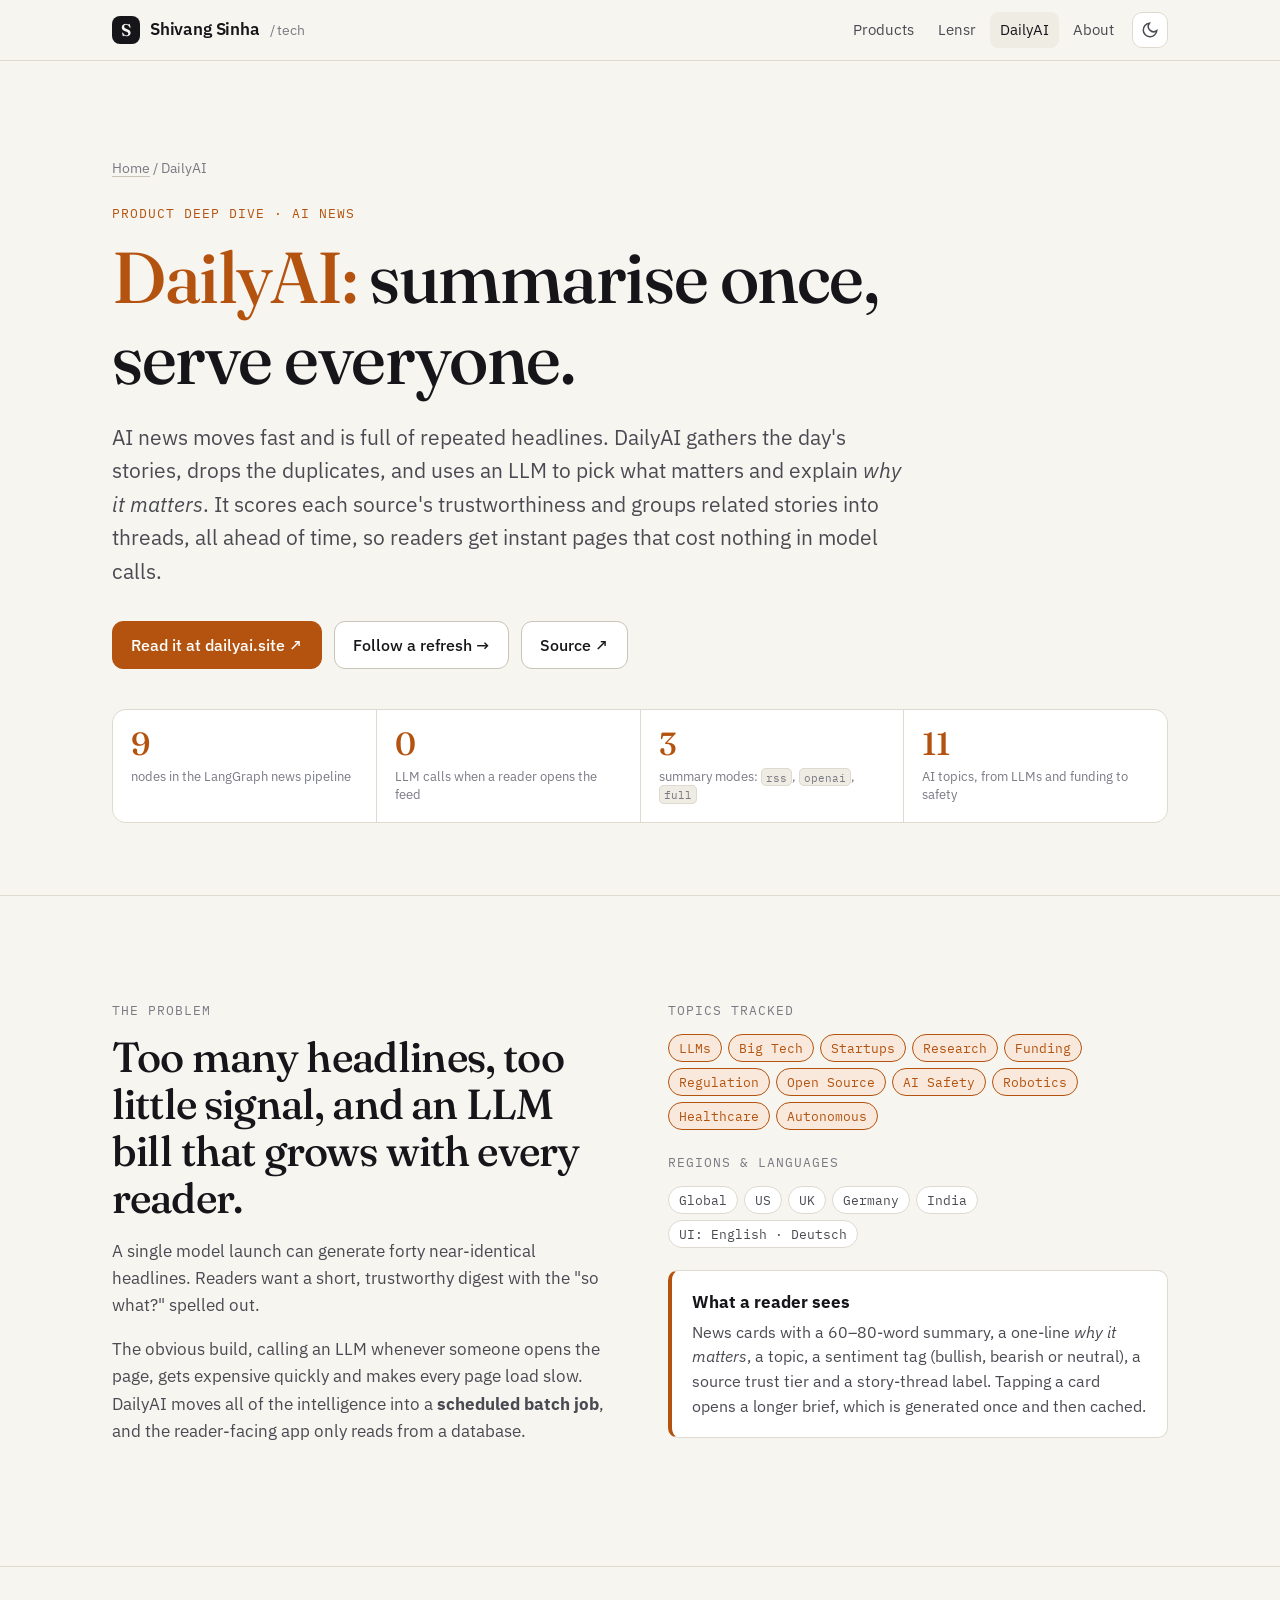
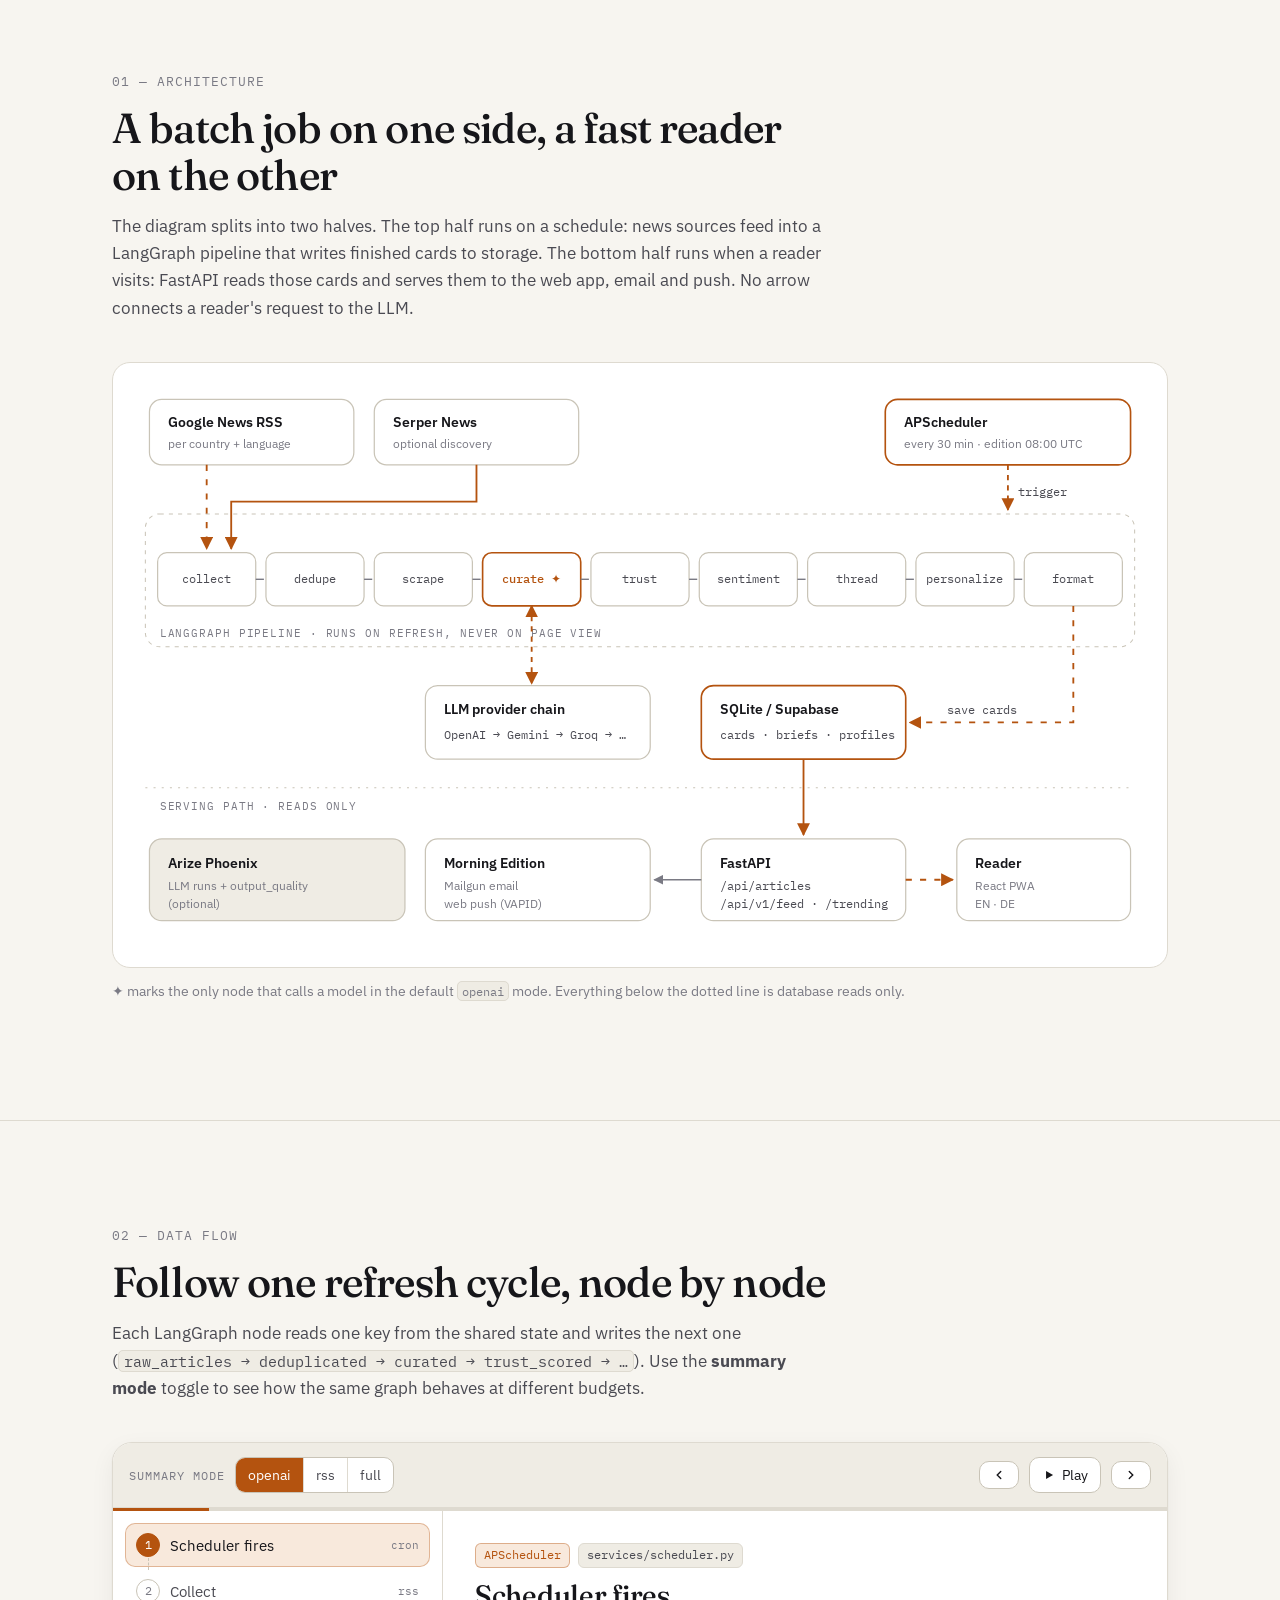
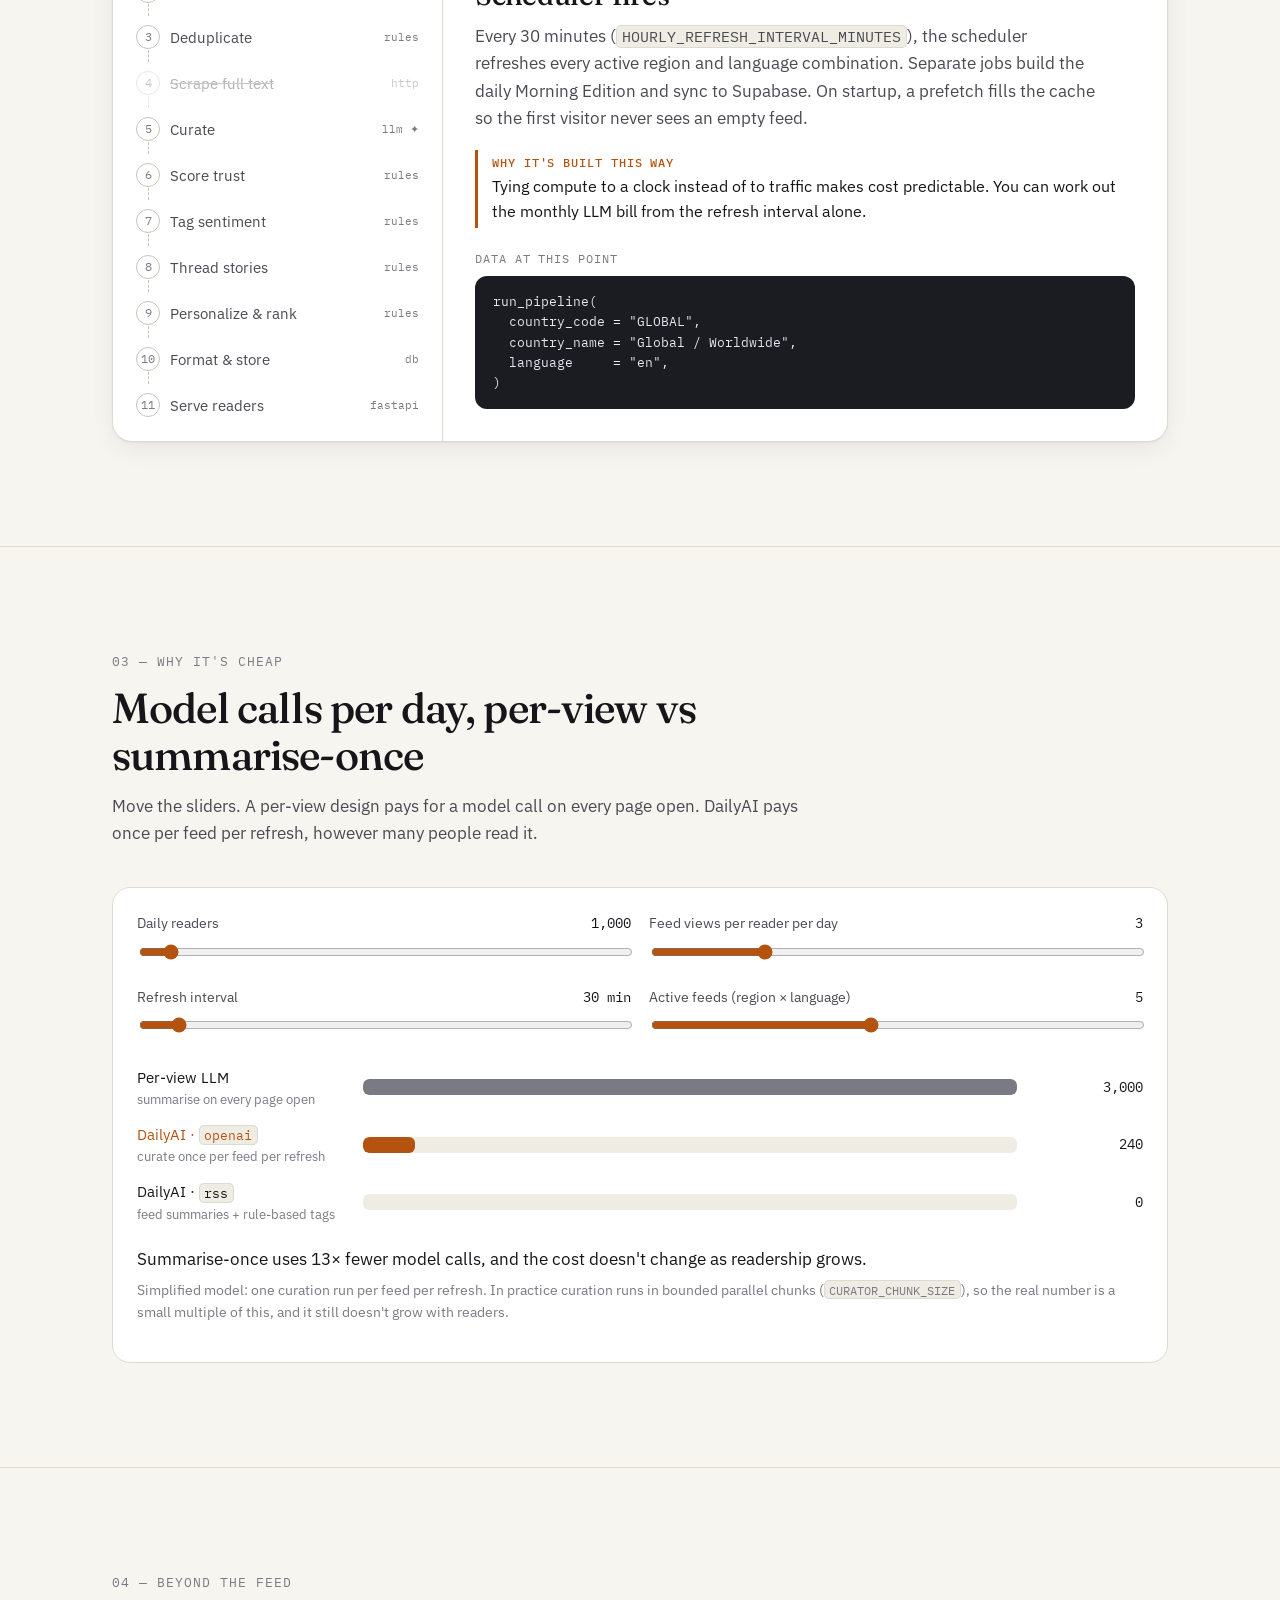
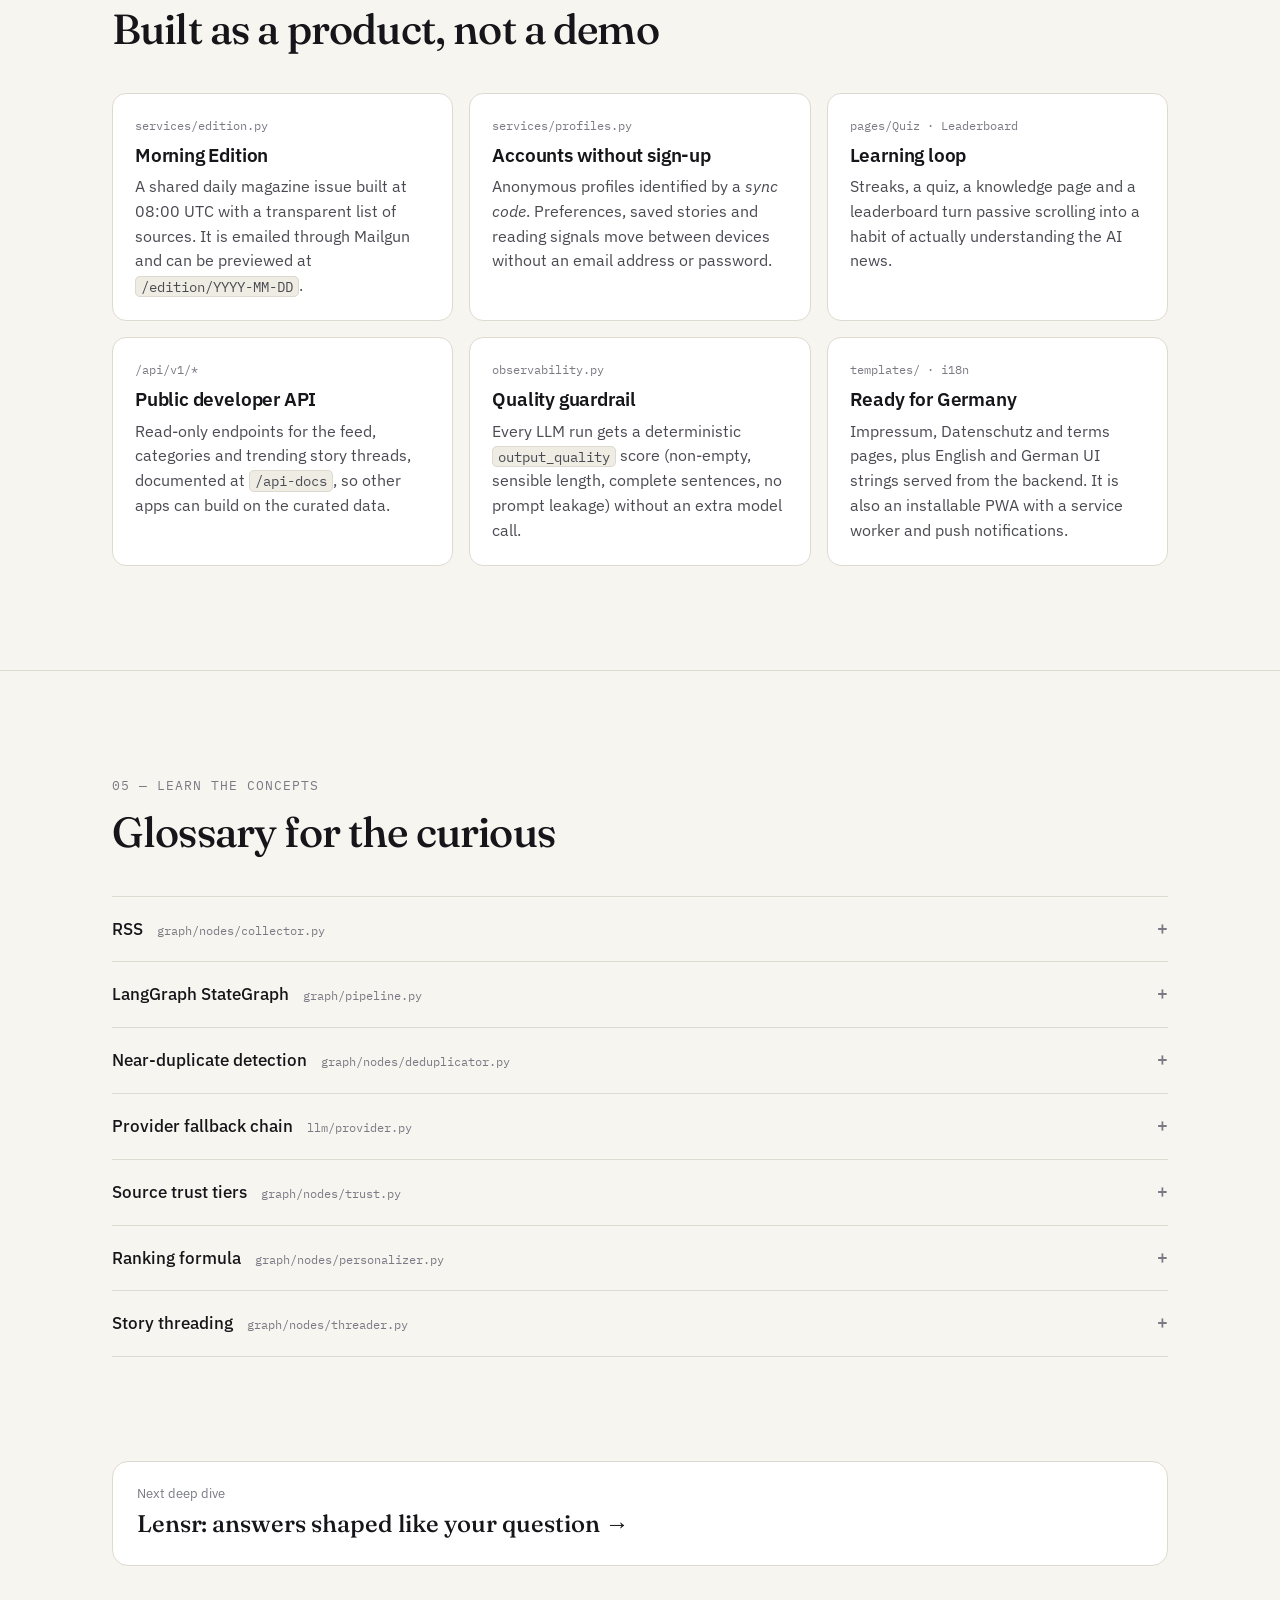
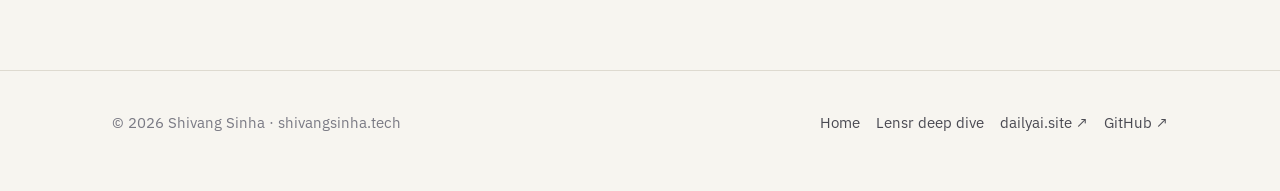
==== dailyai.html @ e1e65412 "Initial site: home, Lensr and DailyAI deep dives Co-Authored-By: Claude Opus 5.5 <noreply@anthropic." ====
<!doctype html>
<html lang="en">
<head>
  <meta charset="utf-8">
  <meta name="viewport" content="width=device-width, initial-scale=1">
  <title>DailyAI Deep Dive — Shivang Sinha</title>
  <meta name="description" content="How DailyAI works: a scheduled LangGraph pipeline that collects, de-duplicates, curates, trust-scores and ranks AI news once, then serves it to every reader with no per-view LLM cost.">
  <meta property="og:title" content="How DailyAI works">
  <meta property="og:description" content="Summarise once, store once, serve instantly: a cost-aware AI news pipeline.">
  <meta property="og:url" content="https://shivangsinha.tech/dailyai.html">
  <link rel="canonical" href="https://shivangsinha.tech/dailyai.html">
  <link rel="icon" href="assets/favicon.svg" type="image/svg+xml">
  <link rel="preconnect" href="https://fonts.googleapis.com">
  <link rel="preconnect" href="https://fonts.gstatic.com" crossorigin>
  <link href="https://fonts.googleapis.com/css2?family=Fraunces:ital,opsz,wght@0,9..144,400;0,9..144,500;0,9..144,600;1,9..144,400&family=IBM+Plex+Mono:wght@400;500&family=IBM+Plex+Sans:wght@400;500;600&display=swap" rel="stylesheet">
  <link rel="stylesheet" href="assets/styles.css">
</head>
<body>

<header class="site-header">
  <div class="wrap">
    <a class="brand" href="./"><span class="brand-mark">S</span>Shivang Sinha <small>/ tech</small></a>
    <nav class="nav" aria-label="Main">
      <a href="./#products" class="hide-sm">Products</a>
      <a href="lensr.html">Lensr</a>
      <a href="dailyai.html" aria-current="page">DailyAI</a>
      <a href="./#about" class="hide-sm">About</a>
      <button class="theme-btn" type="button"></button>
    </nav>
  </div>
</header>

<main>
  <!-- ── Hero ─────────────────────────────────────── -->
  <div class="p-hero daily">
    <div class="wrap">
      <div class="crumbs"><a href="./">Home</a> / DailyAI</div>
      <span class="eyebrow daily-c">Product deep dive · AI news</span>
      <h1><span>DailyAI:</span> summarise once,<br>serve everyone.</h1>
      <p class="lede" style="margin-top:22px">
        AI news moves fast and is full of repeated headlines. DailyAI gathers the day's stories, drops the duplicates,
        and uses an LLM to pick what matters and explain <em>why it matters</em>. It scores each source's
        trustworthiness and groups related stories into threads, all ahead of time, so readers get instant pages that
        cost nothing in model calls.
      </p>
      <div class="btn-row">
        <a class="btn daily" href="https://dailyai.site" target="_blank" rel="noopener">Read it at dailyai.site ↗</a>
        <a class="btn" href="#explorer">Follow a refresh →</a>
        <a class="btn" href="https://github.com/shivang-7135/aiNews" target="_blank" rel="noopener">Source ↗</a>
      </div>
      <div class="kv">
        <div><b>9</b><span>nodes in the LangGraph news pipeline</span></div>
        <div><b>0</b><span>LLM calls when a reader opens the feed</span></div>
        <div><b>3</b><span>summary modes: <code>rss</code>, <code>openai</code>, <code>full</code></span></div>
        <div><b>11</b><span>AI topics, from LLMs and funding to safety</span></div>
      </div>
    </div>
  </div>

  <!-- ── What & why ────────────────────────────────── -->
  <section>
    <div class="wrap two-col">
      <div class="reveal">
        <span class="eyebrow">The problem</span>
        <h2 style="margin-bottom:16px">Too many headlines, too little signal, and an LLM bill that grows with every reader.</h2>
        <div class="prose">
          <p>A single model launch can generate forty near-identical headlines. Readers want a short, trustworthy digest with the "so what?" spelled out.</p>
          <p>The obvious build, calling an LLM whenever someone opens the page, gets expensive quickly and makes every page load slow. DailyAI moves all of the intelligence into a <strong>scheduled batch job</strong>, and the reader-facing app only reads from a database.</p>
        </div>
      </div>
      <div class="reveal" style="--c:var(--daily);--soft:var(--daily-soft)">
        <span class="eyebrow">Topics tracked</span>
        <div class="pill-cloud" style="margin-bottom:22px">
          <span class="card-owner">LLMs</span><span class="card-owner">Big Tech</span><span class="card-owner">Startups</span><span class="card-owner">Research</span><span class="card-owner">Funding</span><span class="card-owner">Regulation</span><span class="card-owner">Open Source</span><span class="card-owner">AI Safety</span><span class="card-owner">Robotics</span><span class="card-owner">Healthcare</span><span class="card-owner">Autonomous</span>
        </div>
        <span class="eyebrow">Regions &amp; languages</span>
        <div class="pill-cloud" style="margin-bottom:22px">
          <span>Global</span><span>US</span><span>UK</span><span>Germany</span><span>India</span><span>UI: English · Deutsch</span>
        </div>
        <div class="callout" style="--c:var(--daily)">
          <b>What a reader sees</b>
          <p>News cards with a 60–80-word summary, a one-line <em>why it matters</em>, a topic, a sentiment tag (bullish, bearish or neutral), a source trust tier and a story-thread label. Tapping a card opens a longer brief, which is generated once and then cached.</p>
        </div>
      </div>
    </div>
  </section>

  <hr class="rule">

  <!-- ── Architecture ──────────────────────────────── -->
  <section id="architecture">
    <div class="wrap">
      <div class="section-head reveal">
        <span class="eyebrow">01 — Architecture</span>
        <h2>A batch job on one side, a fast reader on the other</h2>
        <p>The diagram splits into two halves. The top half runs on a schedule: news sources feed into a LangGraph pipeline that writes finished cards to storage. The bottom half runs when a reader visits: FastAPI reads those cards and serves them to the web app, email and push. No arrow connects a reader's request to the LLM.</p>
      </div>
      <p class="scroll-hint">← swipe to see the whole diagram →</p>
      <div class="diagram reveal" style="--c:var(--daily)">
        <svg viewBox="0 0 1000 560" role="img" aria-labelledby="daily-arch-t">
          <title id="daily-arch-t">DailyAI architecture: a scheduler triggers a nine-node LangGraph pipeline that reads news sources, calls an LLM provider chain during curation, and writes to storage; FastAPI reads storage to serve the reader app, email edition and push notifications.</title>
          <defs>
            <marker id="da" viewBox="0 0 10 10" refX="9" refY="5" markerWidth="7" markerHeight="7" orient="auto-start-reverse"><path d="M0 0L10 5L0 10z" class="ah"/></marker>
            <marker id="dac" viewBox="0 0 10 10" refX="9" refY="5" markerWidth="7" markerHeight="7" orient="auto-start-reverse"><path d="M0 0L10 5L0 10z" class="ah c"/></marker>
          </defs>

          <!-- Sources + scheduler -->
          <rect class="box" x="20" y="20" width="200" height="64" rx="12"/>
          <text class="t" x="38" y="47">Google News RSS</text>
          <text class="s" x="38" y="68">per country + language</text>
          <rect class="box" x="240" y="20" width="200" height="64" rx="12"/>
          <text class="t" x="258" y="47">Serper News</text>
          <text class="s" x="258" y="68">optional discovery</text>
          <rect class="box hl" x="740" y="20" width="240" height="64" rx="12"/>
          <text class="t" x="758" y="47">APScheduler</text>
          <text class="s" x="758" y="68">every 30 min · edition 08:00 UTC</text>

          <path class="edge c flow" d="M76 84 V166" marker-end="url(#dac)"/>
          <path class="edge c" d="M340 84 V120 H100 V166" marker-end="url(#dac)"/>
          <path class="edge c dash" d="M860 84 V128" marker-end="url(#dac)"/>
          <text class="m" x="870" y="114">trigger</text>

          <!-- Pipeline zone -->
          <rect class="zone" x="16" y="132" width="968" height="130" rx="14"/>
          <text class="zl" x="30" y="252">LangGraph pipeline · runs on refresh, never on page view</text>

          <g>
            <rect class="box" x="28"  y="170" width="96" height="52" rx="9"/><text class="m" x="76"  y="200" text-anchor="middle">collect</text>
            <rect class="box" x="134" y="170" width="96" height="52" rx="9"/><text class="m" x="182" y="200" text-anchor="middle">dedupe</text>
            <rect class="box" x="240" y="170" width="96" height="52" rx="9"/><text class="m" x="288" y="200" text-anchor="middle">scrape</text>
            <rect class="box hl" x="346" y="170" width="96" height="52" rx="9"/><text class="m" x="394" y="200" text-anchor="middle" style="fill:var(--daily);font-weight:500">curate ✦</text>
            <rect class="box" x="452" y="170" width="96" height="52" rx="9"/><text class="m" x="500" y="200" text-anchor="middle">trust</text>
            <rect class="box" x="558" y="170" width="96" height="52" rx="9"/><text class="m" x="606" y="200" text-anchor="middle">sentiment</text>
            <rect class="box" x="664" y="170" width="96" height="52" rx="9"/><text class="m" x="712" y="200" text-anchor="middle">thread</text>
            <rect class="box" x="770" y="170" width="96" height="52" rx="9"/><text class="m" x="818" y="200" text-anchor="middle">personalize</text>
            <rect class="box" x="876" y="170" width="96" height="52" rx="9"/><text class="m" x="924" y="200" text-anchor="middle">format</text>
          </g>
          <g class="edge">
            <path class="edge" d="M124 196 H132"/><path class="edge" d="M230 196 H238"/><path class="edge" d="M336 196 H344"/>
            <path class="edge" d="M442 196 H450"/><path class="edge" d="M548 196 H556"/><path class="edge" d="M654 196 H662"/>
            <path class="edge" d="M760 196 H768"/><path class="edge" d="M866 196 H874"/>
          </g>

          <!-- LLM chain -->
          <path class="edge c dash" d="M394 222 V298" marker-end="url(#dac)" marker-start="url(#dac)"/>
          <rect class="box" x="290" y="300" width="220" height="72" rx="12"/>
          <text class="t" x="308" y="328">LLM provider chain</text>
          <text class="m" x="308" y="352">OpenAI → Gemini → Groq → …</text>

          <!-- Storage -->
          <path class="edge c flow" d="M924 222 V336 H764" marker-end="url(#dac)"/>
          <text class="m" x="800" y="328">save cards</text>
          <rect class="box hl" x="560" y="300" width="200" height="72" rx="12"/>
          <text class="t" x="578" y="328">SQLite / Supabase</text>
          <text class="m" x="578" y="352">cards · briefs · profiles</text>

          <!-- Serving half -->
          <line x1="16" y1="400" x2="984" y2="400" stroke="var(--line-strong)" stroke-dasharray="2 6"/>
          <text class="zl" x="30" y="422">serving path · reads only</text>

          <path class="edge c" d="M660 372 V446" marker-end="url(#dac)"/>
          <rect class="box" x="560" y="450" width="200" height="80" rx="12"/>
          <text class="t" x="578" y="478">FastAPI</text>
          <text class="m" x="578" y="500">/api/articles</text>
          <text class="m" x="578" y="518">/api/v1/feed · /trending</text>

          <path class="edge c flow" d="M760 490 H806" marker-end="url(#dac)"/>
          <rect class="box" x="810" y="450" width="170" height="80" rx="12"/>
          <text class="t" x="828" y="478">Reader</text>
          <text class="s" x="828" y="500">React PWA</text>
          <text class="s" x="828" y="518">EN · DE</text>

          <path class="edge" d="M560 490 H514" marker-end="url(#da)"/>
          <rect class="box" x="290" y="450" width="220" height="80" rx="12"/>
          <text class="t" x="308" y="478">Morning Edition</text>
          <text class="s" x="308" y="500">Mailgun email</text>
          <text class="s" x="308" y="518">web push (VAPID)</text>

          <rect class="box sunk" x="20" y="450" width="250" height="80" rx="12"/>
          <text class="t" x="38" y="478">Arize Phoenix</text>
          <text class="s" x="38" y="500">LLM runs + output_quality</text>
          <text class="s" x="38" y="518">(optional)</text>
        </svg>
      </div>
      <p class="diagram-caption">✦ marks the only node that calls a model in the default <code>openai</code> mode. Everything below the dotted line is database reads only.</p>
    </div>
  </section>

  <hr class="rule">

  <!-- ── Explorer ──────────────────────────────────── -->
  <section id="explorer">
    <div class="wrap">
      <div class="section-head reveal">
        <span class="eyebrow">02 — Data flow</span>
        <h2>Follow one refresh cycle, node by node</h2>
        <p>Each LangGraph node reads one key from the shared state and writes the next one (<code>raw_articles → deduplicated → curated → trust_scored → …</code>). Use the <strong>summary mode</strong> toggle to see how the same graph behaves at different budgets.</p>
      </div>
      <div class="explorer daily reveal" data-pipeline="dailyai"></div>
    </div>
  </section>

  <hr class="rule">

  <!-- ── Cost calculator ───────────────────────────── -->
  <section id="cost">
    <div class="wrap">
      <div class="section-head reveal">
        <span class="eyebrow">03 — Why it's cheap</span>
        <h2>Model calls per day, per-view vs summarise-once</h2>
        <p>Move the sliders. A per-view design pays for a model call on every page open. DailyAI pays once per feed per refresh, however many people read it.</p>
      </div>
      <div class="calc reveal" id="cost-calc">
        <div class="calc-controls">
          <div><label for="readers">Daily readers <output id="readers-o"></output></label><input type="range" id="readers" min="10" max="20000" step="10" value="1000"></div>
          <div><label for="views">Feed views per reader per day <output id="views-o"></output></label><input type="range" id="views" min="1" max="10" value="3"></div>
          <div><label for="interval">Refresh interval <output id="interval-o"></output></label><input type="range" id="interval" min="15" max="240" step="15" value="30"></div>
          <div><label for="feeds">Active feeds (region × language) <output id="feeds-o"></output></label><input type="range" id="feeds" min="1" max="10" value="5"></div>
        </div>
        <div class="bars">
          <div class="bar-row"><span class="lbl">Per-view LLM<small>summarise on every page open</small></span><div class="bar-track"><i id="bar-view" style="background:var(--ink-3)"></i></div><span class="val" id="val-view"></span></div>
          <div class="bar-row"><span class="lbl daily-c">DailyAI · <code>openai</code><small>curate once per feed per refresh</small></span><div class="bar-track"><i id="bar-refresh" style="background:var(--daily)"></i></div><span class="val" id="val-refresh"></span></div>
          <div class="bar-row"><span class="lbl">DailyAI · <code>rss</code><small>feed summaries + rule-based tags</small></span><div class="bar-track"><i style="width:0"></i></div><span class="val" id="val-rss"></span></div>
        </div>
        <p style="margin:22px 0 0" id="calc-verdict"></p>
        <p class="diagram-caption" style="margin-top:6px">Simplified model: one curation run per feed per refresh. In practice curation runs in bounded parallel chunks (<code>CURATOR_CHUNK_SIZE</code>), so the real number is a small multiple of this, and it still doesn't grow with readers.</p>
      </div>
    </div>
  </section>

  <hr class="rule">

  <!-- ── Beyond the feed ───────────────────────────── -->
  <section id="features">
    <div class="wrap">
      <div class="section-head reveal">
        <span class="eyebrow">04 — Beyond the feed</span>
        <h2>Built as a product, not a demo</h2>
      </div>
      <div class="grid-3">
        <div class="card reveal"><span class="k">services/edition.py</span><h3>Morning Edition</h3><p>A shared daily magazine issue built at 08:00 UTC with a transparent list of sources. It is emailed through Mailgun and can be previewed at <code>/edition/YYYY-MM-DD</code>.</p></div>
        <div class="card reveal"><span class="k">services/profiles.py</span><h3>Accounts without sign-up</h3><p>Anonymous profiles identified by a <em>sync code</em>. Preferences, saved stories and reading signals move between devices without an email address or password.</p></div>
        <div class="card reveal"><span class="k">pages/Quiz · Leaderboard</span><h3>Learning loop</h3><p>Streaks, a quiz, a knowledge page and a leaderboard turn passive scrolling into a habit of actually understanding the AI news.</p></div>
        <div class="card reveal"><span class="k">/api/v1/*</span><h3>Public developer API</h3><p>Read-only endpoints for the feed, categories and trending story threads, documented at <code>/api-docs</code>, so other apps can build on the curated data.</p></div>
        <div class="card reveal"><span class="k">observability.py</span><h3>Quality guardrail</h3><p>Every LLM run gets a deterministic <code>output_quality</code> score (non-empty, sensible length, complete sentences, no prompt leakage) without an extra model call.</p></div>
        <div class="card reveal"><span class="k">templates/ · i18n</span><h3>Ready for Germany</h3><p>Impressum, Datenschutz and terms pages, plus English and German UI strings served from the backend. It is also an installable PWA with a service worker and push notifications.</p></div>
      </div>
    </div>
  </section>

  <hr class="rule">

  <!-- ── Glossary ──────────────────────────────────── -->
  <section id="learn">
    <div class="wrap">
      <div class="section-head reveal">
        <span class="eyebrow">05 — Learn the concepts</span>
        <h2>Glossary for the curious</h2>
      </div>
      <div class="glossary reveal">
        <details><summary>RSS <span class="where">graph/nodes/collector.py</span></summary><div class="body">Really Simple Syndication is an XML format that news sites publish so machines can read their latest headlines. DailyAI builds Google News RSS search URLs per region and language, then strips the HTML out of each item. It is free, fast and needs no API key, which makes it a good base layer for a budget product.</div></details>
        <details><summary>LangGraph StateGraph <span class="where">graph/pipeline.py</span></summary><div class="body">A LangGraph pipeline is a set of <em>nodes</em> (async functions) joined by <em>edges</em>, all sharing a typed <em>state</em> dictionary. Each node here reads one key and writes the next, and records its own timing in <code>node_timings</code>. That lets you swap, reorder or test nodes on their own and see exactly where time goes.</div></details>
        <details><summary>Near-duplicate detection <span class="where">graph/nodes/deduplicator.py</span></summary><div class="body">"OpenAI launches X - Reuters" and "OpenAI Launches X | TechCrunch" are the same story. Before comparing, titles are lower-cased, stripped of publisher suffixes and punctuation, and whitespace is collapsed. It is cheap string normalisation, but it removes most repeats before any expensive step runs.</div></details>
        <details><summary>Provider fallback chain <span class="where">llm/provider.py</span></summary><div class="body">Rather than relying on a single LLM vendor, DailyAI builds an ordered list of providers (OpenAI, then Gemini, Groq, NVIDIA, Hugging Face, ArliAI and Ollama) and moves to the next one when a call fails or is rate-limited. If every provider fails, it uses deterministic RSS summaries, so the feed always has content.</div></details>
        <details><summary>Source trust tiers <span class="where">graph/nodes/trust.py</span></summary><div class="body">A curated registry puts outlets into high (Reuters, AP, FT, Bloomberg…), medium or low tiers, worth 2, 1 or 0 points. The score is shown on the card and feeds into ranking. It is a transparent rule a reader can understand, not a black-box score.</div></details>
        <details><summary>Ranking formula <span class="where">graph/nodes/personalizer.py</span></summary><div class="body">By default each story is scored as <code>importance × 10 + trust × 3 + recency</code>, where recency is +2 if the story is under 8 h old and +1 if under 24 h. When a profile has reading signals, preferred topics and categories raise that reader's score for matching stories.</div></details>
        <details><summary>Story threading <span class="where">graph/nodes/threader.py</span></summary><div class="body">During curation the LLM gives each story a short thread label (for example "EU AI Act rollout"). The threader counts how many stories share each label, which powers the "trending" view and shows readers when a single card is part of a larger developing story.</div></details>
      </div>
    </div>
  </section>

  <section style="padding-top:0">
    <div class="wrap">
      <a class="next-card reveal" href="lensr.html">
        <span><small>Next deep dive</small><strong>Lensr: answers shaped like your question →</strong></span>
      </a>
    </div>
  </section>
</main>

<footer class="site-footer">
  <div class="wrap">
    <span>© <span data-year></span> Shivang Sinha · shivangsinha.tech</span>
    <nav aria-label="Footer">
      <a href="./">Home</a>
      <a href="lensr.html">Lensr deep dive</a>
      <a href="https://dailyai.site" target="_blank" rel="noopener">dailyai.site ↗</a>
      <a href="https://github.com/shivang-7135" target="_blank" rel="noopener">GitHub ↗</a>
    </nav>
  </div>
</footer>

<script>
window.PIPELINES = {
  dailyai: {
    modeLabel: "Summary mode",
    modes: [{ id: "openai", label: "openai" }, { id: "rss", label: "rss" }, { id: "full", label: "full" }],
    stages: [
      {
        title: "Scheduler fires", who: "cron",
        tags: ["APScheduler", "services/scheduler.py"],
        what: "Every 30 minutes (<code>HOURLY_REFRESH_INTERVAL_MINUTES</code>), the scheduler refreshes every active region and language combination. Separate jobs build the daily Morning Edition and sync to Supabase. On startup, a prefetch fills the cache so the first visitor never sees an empty feed.",
        why: "Tying compute to a clock instead of to traffic makes cost predictable. You can work out the monthly LLM bill from the refresh interval alone.",
        data: `run_pipeline(
  country_code = "GLOBAL",
  country_name = "Global / Worldwide",
  language     = "en",
)`
      },
      {
        title: "Collect", who: "rss",
        tags: ["collector.py", "Google News RSS"],
        what: "Builds Google News RSS queries for the region and language, fetches them with a timeout, caps the items per feed, and cleans the HTML tags and entities out of titles and descriptions. The Morning Edition can also pull from Serper News.",
        why: "RSS is free and reliable, so the product can run at zero API cost and paid services become optional extras.",
        data: `// state.raw_articles  (~100 items)
[{"title": "OpenAI releases new reasoning model - Reuters",
  "source": "Reuters",
  "link": "https://news.google.com/rss/articles/...",
  "published": "2026-09-27T06:12:00Z",
  "description": "OpenAI on Friday released..."}]`
      },
      {
        title: "Deduplicate", who: "rules",
        tags: ["deduplicator.py", "no LLM"],
        what: "Normalises each headline (lower-case, strip suffixes like \" - Reuters\" or \"| The Verge\", remove punctuation, collapse spaces) and keeps the first story for each normalised key.",
        why: "Duplicates are removed before the expensive step, so the LLM never pays to read the same story five times.",
        data: `"OpenAI releases new reasoning model - Reuters"
  → "openai releases new reasoning model"

// state.deduplicated  (~100 → ~60 items)`
      },
      {
        title: "Scrape full text", who: "http",
        tags: ["scraper.py", "DISABLE_SCRAPER"],
        skipIn: ["rss", "openai"],
        what: "Fetches the article pages so curation can work from the full story rather than a one-line teaser.",
        modeNote: { full: "Enabled. Richer summaries, at the cost of slower refreshes and more tokens." },
        why: "Most of the value comes from the headline and description. Full text is kept as an opt-in because it multiplies input tokens.",
        data: `// article["content"] = "...full cleaned article text..."`
      },
      {
        title: "Curate", who: "llm ✦",
        tags: ["curator.py", "llm/prompts.py", "chunked + parallel"],
        what: "The core of the pipeline. Articles are split into bounded chunks and curated in parallel. The LLM drops noise, writes a short journalistic summary and a one-line <em>why it matters</em>, and assigns a topic, an importance score from 1 to 10, a sentiment and a story-thread label. The JSON output is parsed defensively, and any tile still containing placeholder text from the prompt is rejected.",
        modeNote: {
          openai: "One OpenAI pass per refresh. The results are stored, and every later read is free.",
          rss: "No model call. Uses the feed's own summary with rule-based topic and sentiment tagging, so it costs zero tokens.",
          full: "Curation plus extras: on-demand briefs, LLM personalisation, embeddings and brief pre-generation."
        },
        why: "Capping input articles and chunk size keeps each refresh's token spend bounded and predictable, even on a busy news day.",
        data: `// state.curated
{"title": "OpenAI ships a faster reasoning model",
 "summary": "OpenAI released ... (60–80 words)",
 "why_it_matters": "Cheaper reasoning makes agent workflows viable for small teams.",
 "category": "product", "topic": "llms",
 "importance": 8, "sentiment": "bullish",
 "story_thread": "OpenAI model releases",
 "source": "Reuters", "link": "https://...", "published": "2026-09-27T06:12:00Z"}`
      },
      {
        title: "Score trust", who: "rules",
        tags: ["trust.py", "source registry"],
        what: "Matches each source against curated lists: <strong>high</strong> (Reuters, AP, FT, Bloomberg, NYT…) = 2, <strong>medium</strong> = 1, otherwise <strong>low</strong> = 0. Unknown outlets whose names look like newspapers (\"times\", \"post\", \"journal\") get medium.",
        why: "Readers can see the trust tier on every card, and it is an explainable ranking signal that needs no model call.",
        data: `{"...": "...", "source_trust": "high", "_trust_score": 2}`
      },
      {
        title: "Tag sentiment", who: "rules",
        tags: ["sentiment.py"],
        what: "Checks the sentiment the curator assigned and normalises anything outside <code>bullish · bearish · neutral</code> to neutral.",
        why: "Never trust free-form LLM output in your UI. A strict set of allowed values keeps the colour-coded badges consistent.",
        data: `"Bullish " → "bullish"
"positive" → "neutral"   // not in the allowed set`
      },
      {
        title: "Thread stories", who: "rules",
        tags: ["threader.py"],
        what: "Groups stories by their <code>story_thread</code> label and counts how many belong to each thread.",
        why: "A thread count of 6 tells readers a story is still developing, and drives the Trending page and the <code>/api/v1/trending</code> endpoint.",
        data: `{"story_thread": "openai model releases", "thread_count": 6}`
      },
      {
        title: "Personalize & rank", who: "rules",
        tags: ["personalizer.py", "profiles"],
        what: "Default ranking is <code>importance×10 + trust×3 + recency</code>, with recency +2 under 8 h and +1 under 24 h. When a reader's profile has interaction signals, their preferred topics and categories get a boost.",
        modeNote: { full: "An optional LLM personaliser can also write a daily synthesis tailored to the reader's role." },
        why: "A transparent formula is easy to debug and cheap to compute, and it holds up surprisingly well when signals are sparse.",
        data: `score = 8*10 + 2*3 + 2 = 88   // fresh, trusted, important`
      },
      {
        title: "Format & store", who: "db",
        tags: ["formatter.py", "services/news.py", "SQLite · Supabase"],
        what: "The formatter maps each tile to the UI contract (headline, summary, why it matters, trust, sentiment, thread and a clamped importance). The news service then writes the finished feed to SQLite (default) or Supabase and logs per-node timings.",
        why: "This is where the cost is paid once. From here on, every reader gets exactly the same stored result.",
        data: `// final_feed[i]
{"id": "GLOBAL-en-0", "headline": "OpenAI ships a faster reasoning model",
 "why_it_matters": "...", "importance": 8, "topic": "LLMs",
 "source_name": "Reuters", "source_trust": "high",
 "sentiment": "bullish", "story_thread": "OpenAI model releases", "thread_count": 6}

[Pipeline] Completed in 14.2s | collector:2.1s → deduplicator:0.0s →
  scraper:0.0s → curator:11.4s → trust:0.0s → ...   // illustrative`
      },
      {
        title: "Serve readers", who: "fastapi",
        tags: ["GET /api/articles", "React PWA", "no LLM"],
        what: "When someone opens dailyai.site, FastAPI returns paginated cards straight from the database, filtered by topic, region and language. Opening a card's brief streams it once, then caches it per article and language for everyone after.",
        why: "Page views are pure database reads, so the site stays fast and cheap however many people visit.",
        data: `GET /api/articles?topic=llms&country=GLOBAL&lang=en&page=1
→ 200 OK  (served from DB, 0 tokens)`
      }
    ]
  }
};
</script>
<script src="assets/main.js" defer></script>
</body>
</html>
---- assets/styles.css ----
/* shivangsinha.tech — shared styles */

:root {
  --bg: #f7f5f0;
  --bg-elev: #ffffff;
  --bg-sunk: #efece4;
  --ink: #16161a;
  --ink-2: #4a4a52;
  --ink-3: #7a7a84;
  --line: #dedad0;
  --line-strong: #c9c4b7;
  --lensr: #0f7b6c;
  --lensr-soft: #dff1ec;
  --daily: #b4530f;
  --daily-soft: #f8e9dc;
  --accent: #3b3bd1;
  --code-bg: #1b1b22;
  --code-ink: #e8e6f0;
  --shadow: 0 1px 2px rgba(20, 20, 30, .05), 0 8px 24px rgba(20, 20, 30, .06);
  --radius: 14px;
  --maxw: 1120px;
  --font-sans: "IBM Plex Sans", system-ui, -apple-system, "Segoe UI", sans-serif;
  --font-serif: "Fraunces", Georgia, serif;
  --font-mono: "IBM Plex Mono", ui-monospace, SFMono-Regular, Menlo, monospace;
  color-scheme: light;
}

@media (prefers-color-scheme: dark) {
  :root:not([data-theme="light"]) {
    --bg: #111114;
    --bg-elev: #1a1a1f;
    --bg-sunk: #0b0b0d;
    --ink: #f0eee8;
    --ink-2: #b8b6c0;
    --ink-3: #85838e;
    --line: #2a2a31;
    --line-strong: #3a3a43;
    --lensr: #4fd1b8;
    --lensr-soft: #12302b;
    --daily: #f39a55;
    --daily-soft: #35220f;
    --accent: #8f8fff;
    --code-bg: #0b0b0e;
    --shadow: 0 1px 2px rgba(0, 0, 0, .4), 0 8px 24px rgba(0, 0, 0, .35);
    color-scheme: dark;
  }
}
:root[data-theme="dark"] {
  --bg: #111114;
  --bg-elev: #1a1a1f;
  --bg-sunk: #0b0b0d;
  --ink: #f0eee8;
  --ink-2: #b8b6c0;
  --ink-3: #85838e;
  --line: #2a2a31;
  --line-strong: #3a3a43;
  --lensr: #4fd1b8;
  --lensr-soft: #12302b;
  --daily: #f39a55;
  --daily-soft: #35220f;
  --accent: #8f8fff;
  --code-bg: #0b0b0e;
  --shadow: 0 1px 2px rgba(0, 0, 0, .4), 0 8px 24px rgba(0, 0, 0, .35);
  color-scheme: dark;
}

*, *::before, *::after { box-sizing: border-box; }
html { scroll-behavior: smooth; -webkit-text-size-adjust: 100%; }
body {
  margin: 0;
  background: var(--bg);
  color: var(--ink);
  font-family: var(--font-sans);
  font-size: 17px;
  line-height: 1.6;
  -webkit-font-smoothing: antialiased;
  overflow-x: hidden;
}
img, svg { max-width: 100%; display: block; }
a { color: inherit; text-decoration-color: var(--line-strong); text-underline-offset: 3px; }
a:hover { text-decoration-color: currentColor; }
:focus-visible { outline: 2px solid var(--accent); outline-offset: 3px; border-radius: 4px; }
code, kbd, pre { font-family: var(--font-mono); font-size: .88em; }
:not(pre) > code { background: var(--bg-sunk); border: 1px solid var(--line); padding: .05em .35em; border-radius: 5px; }

.wrap { max-width: var(--maxw); margin: 0 auto; padding: 0 16px; }
@media (min-width: 720px) { .wrap { padding: 0 32px; } }

/* ── Header ─────────────────────────────────────────── */
.site-header {
  position: sticky; top: 0; z-index: 20;
  background: color-mix(in srgb, var(--bg) 85%, transparent);
  backdrop-filter: saturate(1.4) blur(10px);
  -webkit-backdrop-filter: saturate(1.4) blur(10px);
  border-bottom: 1px solid var(--line);
}
.site-header .wrap { display: flex; align-items: center; gap: 16px; height: 60px; }
.brand { display: flex; align-items: center; gap: 10px; font-weight: 600; text-decoration: none; letter-spacing: -.01em; }
.brand-mark { width: 28px; height: 28px; border-radius: 8px; background: var(--ink); color: var(--bg); display: grid; place-items: center; font-family: var(--font-serif); font-size: 17px; font-weight: 600; }
.brand small { color: var(--ink-3); font-weight: 400; }
.nav { margin-left: auto; display: flex; align-items: center; gap: 4px; }
.nav a { text-decoration: none; color: var(--ink-2); font-size: 15px; padding: 6px 10px; border-radius: 8px; }
.nav a:hover, .nav a[aria-current="page"] { color: var(--ink); background: var(--bg-sunk); }
.theme-btn { border: 1px solid var(--line); background: var(--bg-elev); color: var(--ink-2); width: 36px; height: 36px; border-radius: 10px; cursor: pointer; display: grid; place-items: center; margin-left: 4px; }
.theme-btn:hover { color: var(--ink); border-color: var(--line-strong); }
.theme-btn svg { width: 18px; height: 18px; }
@media (max-width: 640px) {
  .nav a.hide-sm { display: none; }
  .brand small { display: none; }
}

/* ── Type ───────────────────────────────────────────── */
h1, h2, h3 { font-family: var(--font-serif); font-weight: 500; letter-spacing: -.02em; line-height: 1.12; margin: 0; }
h1 { font-size: clamp(38px, 6.4vw, 72px); }
h2 { font-size: clamp(28px, 3.8vw, 42px); }
h3 { font-size: 22px; letter-spacing: -.01em; }
p { margin: 0 0 1em; }
.lede { font-size: clamp(18px, 2vw, 21px); color: var(--ink-2); max-width: 62ch; }
.eyebrow { font-family: var(--font-mono); font-size: 12.5px; letter-spacing: .08em; text-transform: uppercase; color: var(--ink-3); margin-bottom: 14px; display: block; }
.muted { color: var(--ink-3); }
.lensr-c { color: var(--lensr); }
.daily-c { color: var(--daily); }

section { padding: 72px 0; }
@media (min-width: 900px) { section { padding: 104px 0; } }
.section-head { max-width: 720px; margin-bottom: 40px; }
.section-head h2 { margin-bottom: 14px; }
.section-head p { color: var(--ink-2); }
.rule { border: 0; border-top: 1px solid var(--line); margin: 0; }

/* ── Hero ───────────────────────────────────────────── */
.hero { padding: 64px 0 56px; }
@media (min-width: 900px) { .hero { padding: 112px 0 88px; } }
.hero h1 em { font-style: italic; color: var(--ink-2); }
.hero .lede { margin-top: 24px; }
.hero-meta { display: flex; flex-wrap: wrap; gap: 10px; margin-top: 32px; }
.chip { display: inline-flex; align-items: center; gap: 8px; border: 1px solid var(--line); background: var(--bg-elev); border-radius: 999px; padding: 6px 14px; font-size: 14px; color: var(--ink-2); }
.dot { width: 8px; height: 8px; border-radius: 50%; background: currentColor; flex: none; }
.btn-row { display: flex; flex-wrap: wrap; gap: 12px; margin-top: 32px; }
.btn { display: inline-flex; align-items: center; gap: 8px; padding: 11px 18px; border-radius: 11px; font-weight: 500; font-size: 15.5px; text-decoration: none; border: 1px solid var(--line-strong); background: var(--bg-elev); color: var(--ink); transition: transform .15s ease, border-color .15s ease; }
.btn:hover { transform: translateY(-1px); border-color: var(--ink-3); }
.btn.primary { background: var(--ink); color: var(--bg); border-color: var(--ink); }
.btn.lensr { background: var(--lensr); color: #fff; border-color: var(--lensr); }
.btn.daily { background: var(--daily); color: #fff; border-color: var(--daily); }
:root[data-theme="dark"] .btn.lensr, :root[data-theme="dark"] .btn.daily { color: #111; }
@media (prefers-color-scheme: dark) { :root:not([data-theme="light"]) .btn.lensr, :root:not([data-theme="light"]) .btn.daily { color: #111; } }
.btn svg { width: 16px; height: 16px; }

/* ── Product cards ──────────────────────────────────── */
.products { display: grid; gap: 20px; }
@media (min-width: 880px) { .products { grid-template-columns: 1fr 1fr; } }
.product {
  --c: var(--lensr); --soft: var(--lensr-soft);
  position: relative; display: flex; flex-direction: column;
  background: var(--bg-elev); border: 1px solid var(--line); border-radius: 20px;
  padding: 28px; box-shadow: var(--shadow); overflow: hidden;
}
.product.daily { --c: var(--daily); --soft: var(--daily-soft); }
.product::before { content: ""; position: absolute; inset: 0 0 auto 0; height: 4px; background: var(--c); }
.product-top { display: flex; align-items: center; justify-content: space-between; gap: 12px; margin-bottom: 18px; }
.product-logo { display: flex; align-items: center; gap: 12px; }
.product-logo .mark { width: 44px; height: 44px; border-radius: 12px; background: var(--soft); color: var(--c); display: grid; place-items: center; }
.product-logo .mark svg { width: 24px; height: 24px; }
.product-logo h3 { font-size: 28px; }
.product-url { font-family: var(--font-mono); font-size: 13px; color: var(--c); text-decoration: none; }
.product .tagline { font-size: 19px; color: var(--ink); margin-bottom: 10px; font-weight: 500; }
.product p { color: var(--ink-2); }
.stats { display: grid; grid-template-columns: repeat(3, 1fr); gap: 1px; background: var(--line); border: 1px solid var(--line); border-radius: 12px; overflow: hidden; margin: 18px 0 22px; }
.stat { background: var(--bg-elev); padding: 14px 12px; }
.stat b { display: block; font-family: var(--font-serif); font-size: 26px; font-weight: 500; line-height: 1.1; color: var(--c); }
.stat span { font-size: 12.5px; color: var(--ink-3); line-height: 1.3; display: block; margin-top: 4px; }
.mini-flow { display: flex; flex-wrap: wrap; align-items: center; gap: 6px; font-family: var(--font-mono); font-size: 12px; color: var(--ink-2); margin-bottom: 22px; }
.mini-flow span { background: var(--bg-sunk); border: 1px solid var(--line); border-radius: 6px; padding: 3px 8px; }
.mini-flow i { font-style: normal; color: var(--ink-3); }
.product .btn-row { margin-top: auto; padding-top: 4px; }

/* ── Compare ────────────────────────────────────────── */
.compare { display: grid; gap: 20px; }
@media (min-width: 880px) { .compare { grid-template-columns: 1fr 1fr; } }
.compare-col { border: 1px solid var(--line); border-radius: var(--radius); padding: 24px; background: var(--bg-elev); }
.compare-col h3 { margin-bottom: 6px; }
.compare-col .formula { font-family: var(--font-mono); font-size: 14px; background: var(--bg-sunk); border: 1px solid var(--line); border-radius: 8px; padding: 10px 12px; margin: 14px 0; overflow-x: auto; white-space: nowrap; }
.compare-col ul { margin: 0; padding-left: 20px; color: var(--ink-2); }
.compare-col li { margin-bottom: 6px; }

/* ── Table ──────────────────────────────────────────── */
.table-wrap { overflow-x: auto; border: 1px solid var(--line); border-radius: var(--radius); background: var(--bg-elev); }
table { border-collapse: collapse; width: 100%; font-size: 15px; min-width: 560px; }
th, td { text-align: left; padding: 12px 16px; border-bottom: 1px solid var(--line); vertical-align: top; }
th { font-weight: 600; font-size: 13px; text-transform: uppercase; letter-spacing: .05em; color: var(--ink-3); background: var(--bg-sunk); }
tr:last-child td { border-bottom: 0; }
td:first-child { font-weight: 500; white-space: nowrap; }

/* ── Grid of small cards ────────────────────────────── */
.grid-3 { display: grid; gap: 16px; }
@media (min-width: 640px) { .grid-3 { grid-template-columns: 1fr 1fr; } }
@media (min-width: 960px) { .grid-3 { grid-template-columns: 1fr 1fr 1fr; } }
.card { border: 1px solid var(--line); background: var(--bg-elev); border-radius: var(--radius); padding: 22px; }
.card h3 { font-size: 19px; font-family: var(--font-sans); font-weight: 600; letter-spacing: -.01em; margin-bottom: 8px; }
.card p { color: var(--ink-2); font-size: 15.5px; margin: 0; }
.card .k { font-family: var(--font-mono); font-size: 12px; color: var(--ink-3); display: block; margin-bottom: 10px; }

/* ── Architecture diagram ───────────────────────────── */
.diagram { border: 1px solid var(--line); border-radius: 18px; background: var(--bg-elev); padding: 16px; overflow-x: auto; }
.diagram svg { min-width: 720px; width: 100%; height: auto; font-family: var(--font-sans); }
.diagram .box { fill: var(--bg-elev); stroke: var(--line-strong); stroke-width: 1.2; }
.diagram .box.sunk { fill: var(--bg-sunk); }
.diagram .box.hl { stroke: var(--c, var(--accent)); stroke-width: 1.6; }
.diagram .zone { fill: none; stroke: var(--line-strong); stroke-dasharray: 4 5; }
.diagram .t { fill: var(--ink); font-size: 14px; font-weight: 600; }
.diagram .s { fill: var(--ink-3); font-size: 12px; }
.diagram .m { fill: var(--ink-2); font-size: 11.5px; font-family: var(--font-mono); }
.diagram .zl { fill: var(--ink-3); font-size: 11px; font-family: var(--font-mono); letter-spacing: .08em; text-transform: uppercase; }
.diagram .edge { fill: none; stroke: var(--ink-3); stroke-width: 1.4; }
.diagram .edge.c { stroke: var(--c, var(--accent)); stroke-width: 1.8; }
.diagram .edge.dash { stroke-dasharray: 5 5; }
.diagram .flow { stroke-dasharray: 6 8; animation: dash 1.4s linear infinite; }
.diagram .ah { fill: var(--ink-3); }
.diagram .ah.c { fill: var(--c, var(--accent)); }
@keyframes dash { to { stroke-dashoffset: -28; } }
.diagram-caption { font-size: 14px; color: var(--ink-3); margin-top: 12px; }
.scroll-hint { display: none; font-size: 13px; color: var(--ink-3); margin-bottom: 8px; }
@media (max-width: 760px) { .scroll-hint { display: block; } }

/* ── Pipeline explorer ──────────────────────────────── */
.explorer { --c: var(--accent); border: 1px solid var(--line); border-radius: 20px; background: var(--bg-elev); overflow: hidden; box-shadow: var(--shadow); }
.explorer.lensr { --c: var(--lensr); --soft: var(--lensr-soft); }
.explorer.daily { --c: var(--daily); --soft: var(--daily-soft); }
.explorer-bar { display: flex; flex-wrap: wrap; align-items: center; gap: 10px; padding: 14px 16px; border-bottom: 1px solid var(--line); background: var(--bg-sunk); }
.explorer-bar .label { font-family: var(--font-mono); font-size: 12px; color: var(--ink-3); text-transform: uppercase; letter-spacing: .08em; }
.seg { display: inline-flex; border: 1px solid var(--line-strong); border-radius: 10px; overflow: hidden; background: var(--bg-elev); }
.seg button { border: 0; background: transparent; color: var(--ink-2); font: inherit; font-size: 14px; padding: 6px 12px; cursor: pointer; }
.seg button + button { border-left: 1px solid var(--line); }
.seg button[aria-pressed="true"] { background: var(--c); color: #fff; }
:root[data-theme="dark"] .seg button[aria-pressed="true"] { color: #111; }
@media (prefers-color-scheme: dark) { :root:not([data-theme="light"]) .seg button[aria-pressed="true"] { color: #111; } }
.explorer-bar .spacer { flex: 1; }
.ctrl { border: 1px solid var(--line-strong); background: var(--bg-elev); color: var(--ink); border-radius: 10px; padding: 6px 12px; font: inherit; font-size: 14px; cursor: pointer; display: inline-flex; align-items: center; gap: 6px; }
.ctrl:hover { border-color: var(--ink-3); }
.ctrl svg { width: 14px; height: 14px; }
.explorer-body { display: grid; }
@media (min-width: 900px) { .explorer-body { grid-template-columns: 330px 1fr; } }
.stages { list-style: none; margin: 0; padding: 12px; border-bottom: 1px solid var(--line); display: flex; gap: 6px; overflow-x: auto; scroll-snap-type: x mandatory; }
@media (min-width: 900px) { .stages { flex-direction: column; border-bottom: 0; border-right: 1px solid var(--line); overflow: visible; gap: 2px; } }
.stages li { flex: none; scroll-snap-align: start; }
.stage-btn { width: 100%; text-align: left; display: flex; align-items: center; gap: 10px; background: transparent; border: 1px solid transparent; border-radius: 10px; padding: 9px 10px; font: inherit; font-size: 14.5px; color: var(--ink-2); cursor: pointer; position: relative; white-space: nowrap; }
.stage-btn:hover { background: var(--bg-sunk); color: var(--ink); }
.stage-btn .n { width: 24px; height: 24px; flex: none; border-radius: 50%; border: 1px solid var(--line-strong); display: grid; place-items: center; font-family: var(--font-mono); font-size: 11.5px; color: var(--ink-3); background: var(--bg-elev); }
.stage-btn .who { margin-left: auto; font-family: var(--font-mono); font-size: 10.5px; color: var(--ink-3); padding-left: 8px; }
.stage-btn[aria-selected="true"] { background: var(--soft); color: var(--ink); border-color: color-mix(in srgb, var(--c) 35%, transparent); }
.stage-btn[aria-selected="true"] .n { background: var(--c); border-color: var(--c); color: #fff; }
:root[data-theme="dark"] .stage-btn[aria-selected="true"] .n { color: #111; }
@media (prefers-color-scheme: dark) { :root:not([data-theme="light"]) .stage-btn[aria-selected="true"] .n { color: #111; } }
.stage-btn.done .n { border-color: var(--c); color: var(--c); }
.stage-btn.skipped { opacity: .42; }
.stage-btn.skipped .title { text-decoration: line-through; text-decoration-color: var(--ink-3); }
@media (min-width: 900px) {
  .stages li:not(:last-child) .stage-btn::after { content: ""; position: absolute; left: 22px; top: 34px; height: 12px; border-left: 1px dashed var(--line-strong); }
}
.stage-detail { padding: 24px; min-width: 0; }
@media (min-width: 900px) { .stage-detail { padding: 32px; } }
.stage-detail .where { display: flex; flex-wrap: wrap; gap: 8px; margin-bottom: 12px; }
.tag { font-family: var(--font-mono); font-size: 11.5px; border-radius: 6px; padding: 2px 8px; border: 1px solid var(--line); color: var(--ink-2); background: var(--bg-sunk); }
.tag.c { color: var(--c); border-color: color-mix(in srgb, var(--c) 40%, transparent); background: var(--soft); }
.tag.warn { color: var(--ink); border-color: var(--line-strong); background: transparent; }
.stage-detail h3 { font-size: 28px; margin-bottom: 12px; }
.stage-detail .what { color: var(--ink-2); max-width: 62ch; }
.stage-detail .why { border-left: 3px solid var(--c); padding: 4px 0 4px 14px; margin: 18px 0; color: var(--ink); font-size: 15.5px; }
.stage-detail .why b { font-family: var(--font-mono); font-size: 11.5px; letter-spacing: .08em; text-transform: uppercase; color: var(--c); display: block; margin-bottom: 2px; font-weight: 500; }
.io-label { font-family: var(--font-mono); font-size: 11.5px; letter-spacing: .08em; text-transform: uppercase; color: var(--ink-3); margin: 22px 0 8px; display: flex; align-items: center; gap: 8px; }
pre.code { margin: 0; background: var(--code-bg); color: var(--code-ink); border-radius: 12px; padding: 16px 18px; overflow-x: auto; font-size: 13px; line-height: 1.55; max-height: 340px; }
pre.code .k { color: #9ecbff; }
pre.code .s { color: #a5e8b4; }
pre.code .n { color: #f7c47f; }
pre.code .c { color: #7c7a8a; }
.progress { height: 3px; background: var(--line); }
.progress > i { display: block; height: 100%; width: 0; background: var(--c); transition: width .35s ease; }
.fade-in { animation: fadeIn .28s ease; }
@keyframes fadeIn { from { opacity: 0; transform: translateY(4px); } to { opacity: 1; transform: none; } }

/* ── SSE replay ─────────────────────────────────────── */
.replay { border: 1px solid var(--line); border-radius: 18px; background: var(--bg-elev); overflow: hidden; }
.replay-grid { display: grid; }
@media (min-width: 900px) { .replay-grid { grid-template-columns: 1.1fr 1fr; } }
.replay-log { background: var(--code-bg); color: var(--code-ink); font-family: var(--font-mono); font-size: 12.5px; padding: 16px; min-height: 340px; max-height: 420px; overflow-y: auto; }
.replay-log .ev { display: grid; grid-template-columns: 52px 1fr; gap: 10px; padding: 3px 0; animation: fadeIn .25s ease; }
.replay-log .t { color: #7c7a8a; }
.replay-log .ty { color: #7fe0c9; }
.replay-log .pl { color: #cfcde0; word-break: break-word; }
.replay-log .empty { color: #7c7a8a; }
.replay-ui { padding: 20px; background: var(--bg-sunk); }
.mock { background: var(--bg-elev); border: 1px solid var(--line); border-radius: 14px; padding: 16px; font-size: 14px; }
.mock .q { display: flex; align-items: center; gap: 8px; border: 1px solid var(--line-strong); border-radius: 10px; padding: 8px 12px; color: var(--ink); margin-bottom: 14px; }
.mock .q svg { width: 16px; height: 16px; color: var(--ink-3); flex: none; }
.mock .badge { display: inline-block; font-family: var(--font-mono); font-size: 11.5px; padding: 2px 8px; border-radius: 6px; background: var(--lensr-soft); color: var(--lensr); margin-bottom: 10px; }
.mock .steps { display: grid; gap: 6px; margin-bottom: 14px; }
.mock .step { display: flex; align-items: center; gap: 8px; color: var(--ink-3); font-size: 13.5px; }
.mock .step.on { color: var(--ink); }
.mock .step i { width: 8px; height: 8px; border-radius: 50%; border: 1.5px solid currentColor; flex: none; }
.mock .step.on i { background: var(--lensr); border-color: var(--lensr); }
.mock .answer { border-top: 1px solid var(--line); padding-top: 12px; color: var(--ink-2); min-height: 60px; }
.mock .picks { display: grid; gap: 6px; margin-top: 10px; }
.mock .pick { display: flex; justify-content: space-between; gap: 8px; border: 1px solid var(--line); border-radius: 8px; padding: 8px 10px; font-size: 13px; animation: fadeIn .3s ease; }
.mock .pick b { font-weight: 600; color: var(--ink); }
.mock .enrich { margin-top: 10px; display: flex; align-items: flex-end; gap: 6px; height: 54px; }
.mock .enrich span { flex: 1; background: var(--lensr); opacity: .8; border-radius: 4px 4px 0 0; animation: grow .5s ease both; transform-origin: bottom; }
@keyframes grow { from { transform: scaleY(0); } to { transform: scaleY(1); } }

/* ── Cost calculator ────────────────────────────────── */
.calc { border: 1px solid var(--line); border-radius: 18px; background: var(--bg-elev); padding: 24px; }
.calc-controls { display: grid; gap: 18px; margin-bottom: 24px; }
@media (min-width: 720px) { .calc-controls { grid-template-columns: 1fr 1fr; } }
.calc label { display: block; font-size: 14px; color: var(--ink-2); margin-bottom: 6px; }
.calc label output { float: right; font-family: var(--font-mono); color: var(--ink); }
.calc input[type=range] { width: 100%; accent-color: var(--daily); }
.bars { display: grid; gap: 14px; }
.bar-row { display: grid; grid-template-columns: 1fr; gap: 6px; }
@media (min-width: 720px) { .bar-row { grid-template-columns: 220px 1fr 120px; align-items: center; } }
.bar-row .lbl { font-size: 14.5px; }
.bar-row .lbl small { display: block; color: var(--ink-3); font-size: 12.5px; }
.bar-track { height: 16px; border-radius: 6px; background: var(--bg-sunk); overflow: hidden; }
.bar-track i { display: block; height: 100%; border-radius: 6px; transition: width .3s ease; min-width: 3px; }
.bar-row .val { font-family: var(--font-mono); font-size: 14px; text-align: right; }
@media (max-width: 719px) { .bar-row .val { text-align: left; } }

/* ── Glossary ───────────────────────────────────────── */
.glossary { display: grid; gap: 0; border-top: 1px solid var(--line); }
.glossary details { border-bottom: 1px solid var(--line); }
.glossary summary { cursor: pointer; list-style: none; padding: 18px 0; display: flex; align-items: baseline; gap: 14px; font-weight: 500; font-size: 17px; }
.glossary summary::-webkit-details-marker { display: none; }
.glossary summary::after { content: "+"; margin-left: auto; font-family: var(--font-mono); color: var(--ink-3); font-size: 18px; }
.glossary details[open] summary::after { content: "–"; }
.glossary summary .where { font-family: var(--font-mono); font-size: 12px; color: var(--ink-3); font-weight: 400; }
.glossary .body { padding: 0 0 20px; color: var(--ink-2); max-width: 70ch; }

/* ── Page hero for product pages ────────────────────── */
.p-hero { padding: 56px 0 48px; border-bottom: 1px solid var(--line); }
@media (min-width: 900px) { .p-hero { padding: 96px 0 72px; } }
.p-hero.lensr { --c: var(--lensr); --soft: var(--lensr-soft); }
.p-hero.daily { --c: var(--daily); --soft: var(--daily-soft); }
.p-hero .crumbs { font-size: 14px; color: var(--ink-3); margin-bottom: 24px; }
.p-hero .crumbs a { color: var(--ink-3); }
.p-hero h1 span { color: var(--c); }
.kv { display: grid; grid-template-columns: repeat(2, 1fr); gap: 1px; background: var(--line); border: 1px solid var(--line); border-radius: 14px; overflow: hidden; margin-top: 40px; }
@media (min-width: 720px) { .kv { grid-template-columns: repeat(4, 1fr); } }
.kv div { background: var(--bg-elev); padding: 18px; }
.kv b { display: block; font-family: var(--font-serif); font-weight: 500; font-size: 32px; line-height: 1; color: var(--c); }
.kv span { font-size: 13px; color: var(--ink-3); display: block; margin-top: 8px; line-height: 1.35; }

.two-col { display: grid; gap: 32px; }
@media (min-width: 900px) { .two-col { grid-template-columns: 1fr 1fr; gap: 56px; } }
.prose p { color: var(--ink-2); }
.prose ul { color: var(--ink-2); padding-left: 20px; }
.prose li { margin-bottom: 6px; }
.callout { border: 1px solid var(--line); border-left: 4px solid var(--c, var(--accent)); background: var(--bg-elev); padding: 18px 20px; border-radius: 10px; }
.callout b { display: block; margin-bottom: 4px; }
.callout p { margin: 0; color: var(--ink-2); font-size: 15.5px; }

.pill-cloud { display: flex; flex-wrap: wrap; gap: 6px; }
.pill-cloud span { font-family: var(--font-mono); font-size: 12.5px; border: 1px solid var(--line); background: var(--bg-elev); border-radius: 999px; padding: 3px 10px; color: var(--ink-2); }
.pill-cloud span.card-owner { border-color: var(--c); color: var(--c); background: var(--soft); }

/* ── Timeline (about) ───────────────────────────────── */
.timeline { list-style: none; margin: 0; padding: 0; border-left: 1px solid var(--line-strong); }
.timeline li { position: relative; padding: 0 0 22px 22px; }
.timeline li::before { content: ""; position: absolute; left: -5px; top: 8px; width: 9px; height: 9px; border-radius: 50%; background: var(--bg); border: 2px solid var(--ink-3); }
.timeline b { display: block; }
.timeline span { color: var(--ink-3); font-size: 14.5px; }

/* ── Footer ─────────────────────────────────────────── */
.site-footer { border-top: 1px solid var(--line); padding: 40px 0 56px; color: var(--ink-3); font-size: 14.5px; }
.site-footer .wrap { display: flex; flex-wrap: wrap; gap: 16px 32px; align-items: center; }
.site-footer nav { display: flex; flex-wrap: wrap; gap: 16px; margin-left: auto; }
.site-footer a { color: var(--ink-2); text-decoration: none; }
.site-footer a:hover { color: var(--ink); }

.next-card { display: flex; align-items: center; justify-content: space-between; gap: 16px; border: 1px solid var(--line); background: var(--bg-elev); border-radius: 16px; padding: 22px 24px; text-decoration: none; }
.next-card:hover { border-color: var(--line-strong); }
.next-card small { display: block; color: var(--ink-3); font-size: 13px; }
.next-card strong { font-family: var(--font-serif); font-size: 24px; font-weight: 500; }

/* ── Reveal ─────────────────────────────────────────── */
.reveal { opacity: 0; transform: translateY(12px); transition: opacity .6s ease, transform .6s ease; }
.reveal.in { opacity: 1; transform: none; }
@media (prefers-reduced-motion: reduce) {
  html { scroll-behavior: auto; }
  .reveal { opacity: 1; transform: none; transition: none; }
  .diagram .flow, .fade-in, .replay-log .ev, .mock .enrich span { animation: none; }
}

/* Grid children must be allowed to shrink below their content width */
.explorer-body > *, .replay-grid > *, .two-col > *, .products > *, .compare > * { min-width: 0; }
@media (max-width: 560px) {
  .explorer-bar .label { display: none; }
  .replay-log { min-height: 220px; }
}
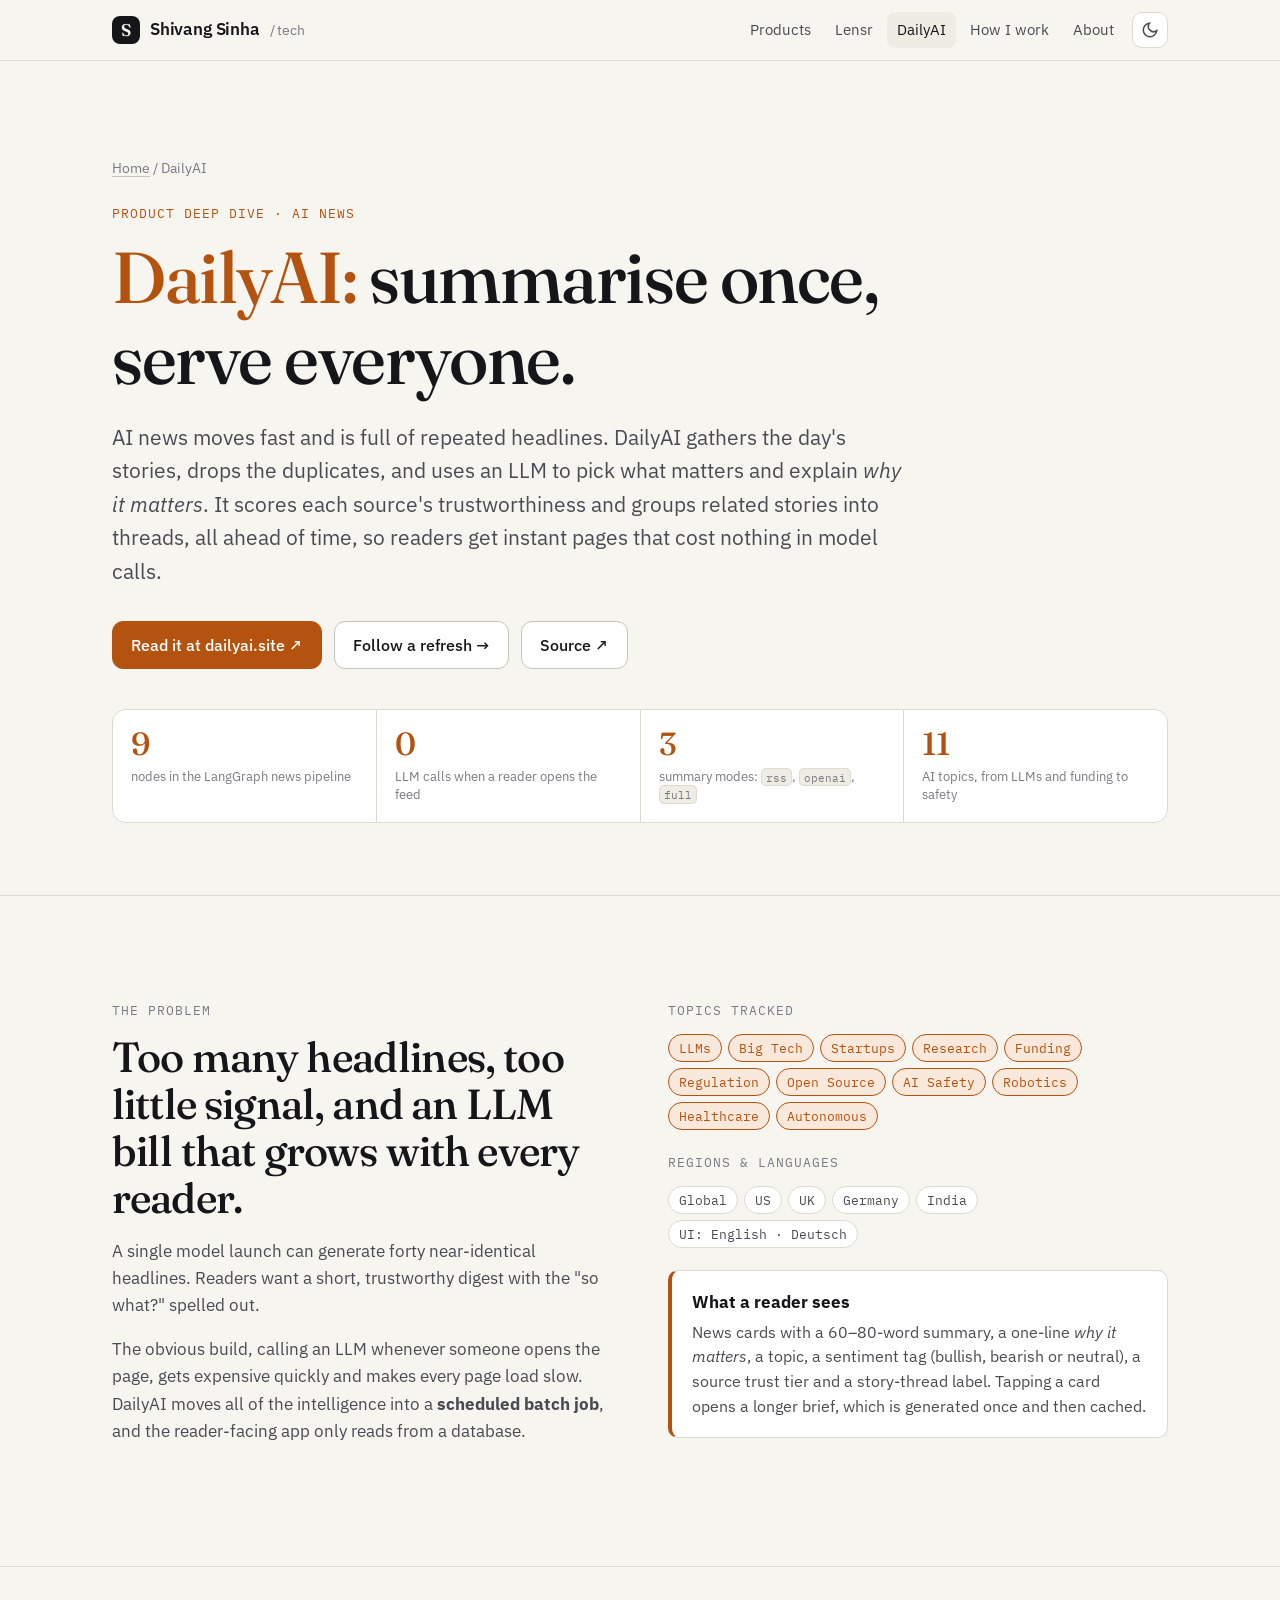
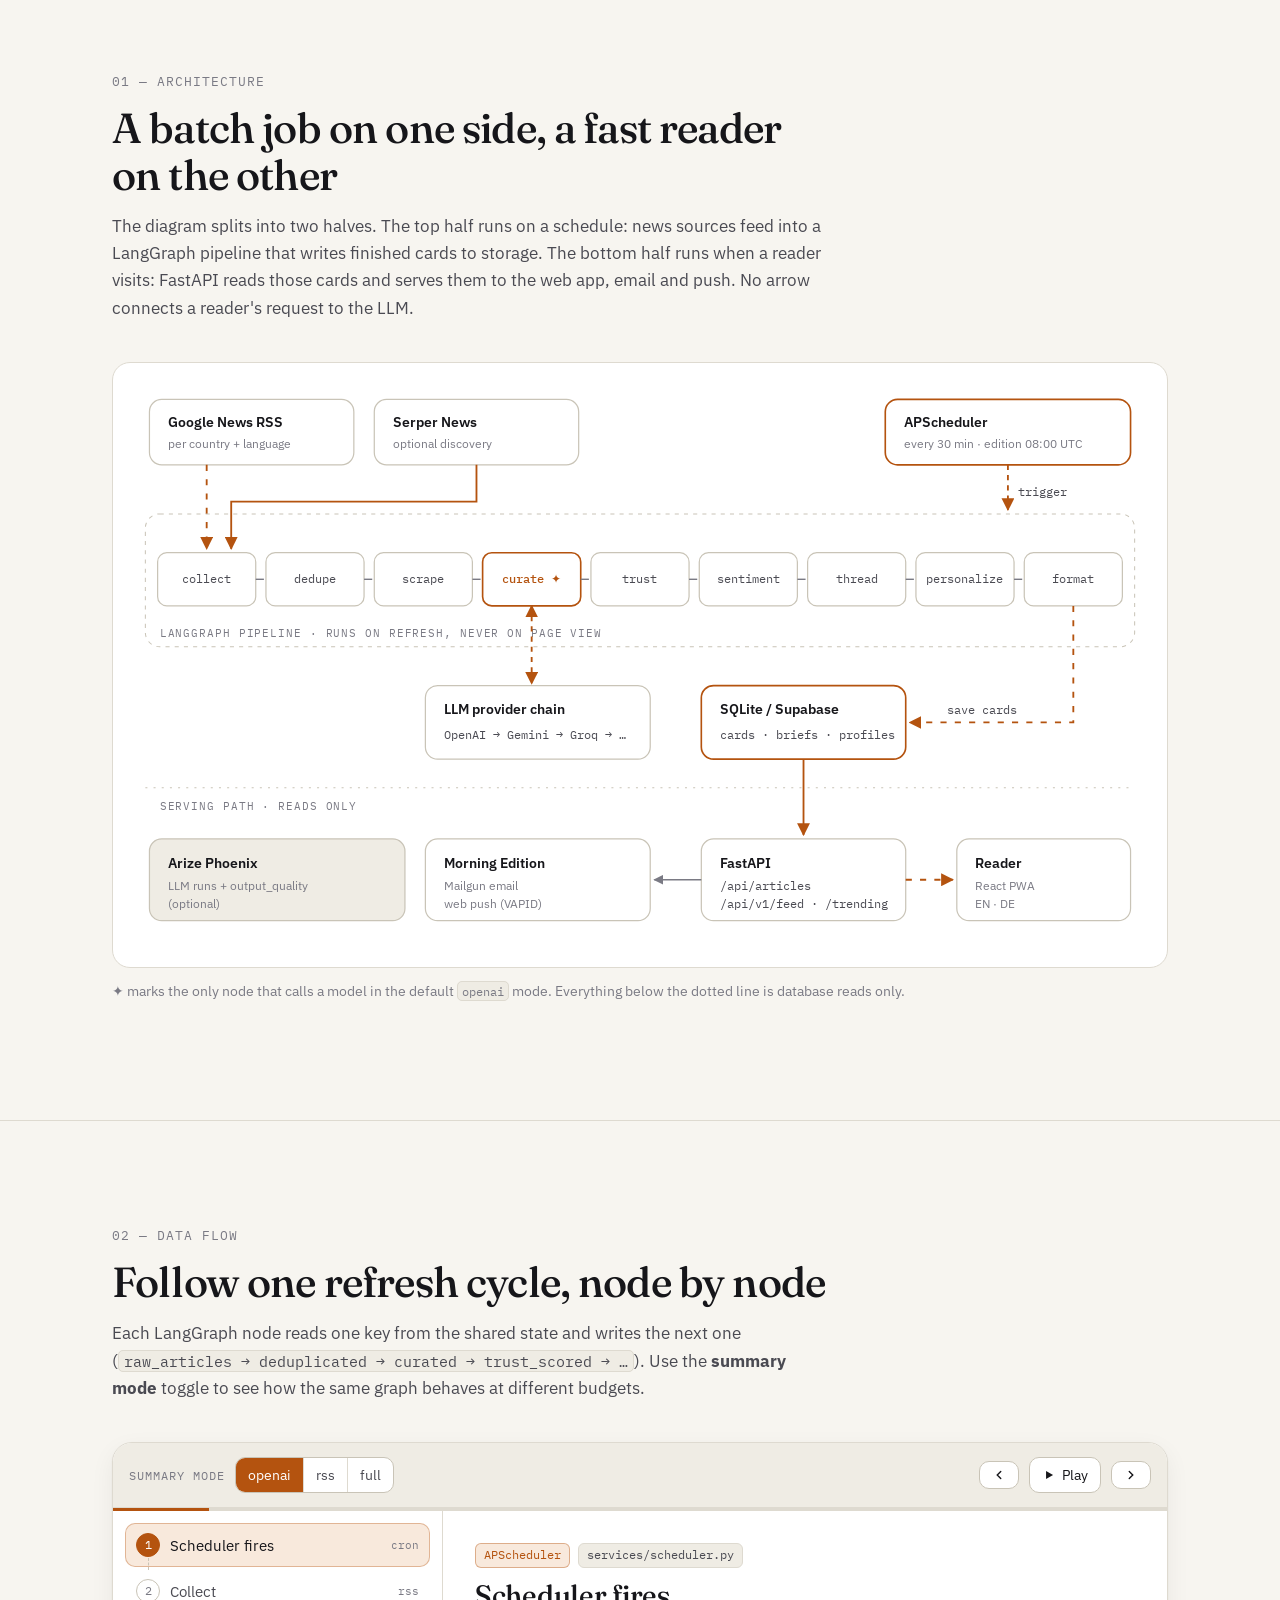
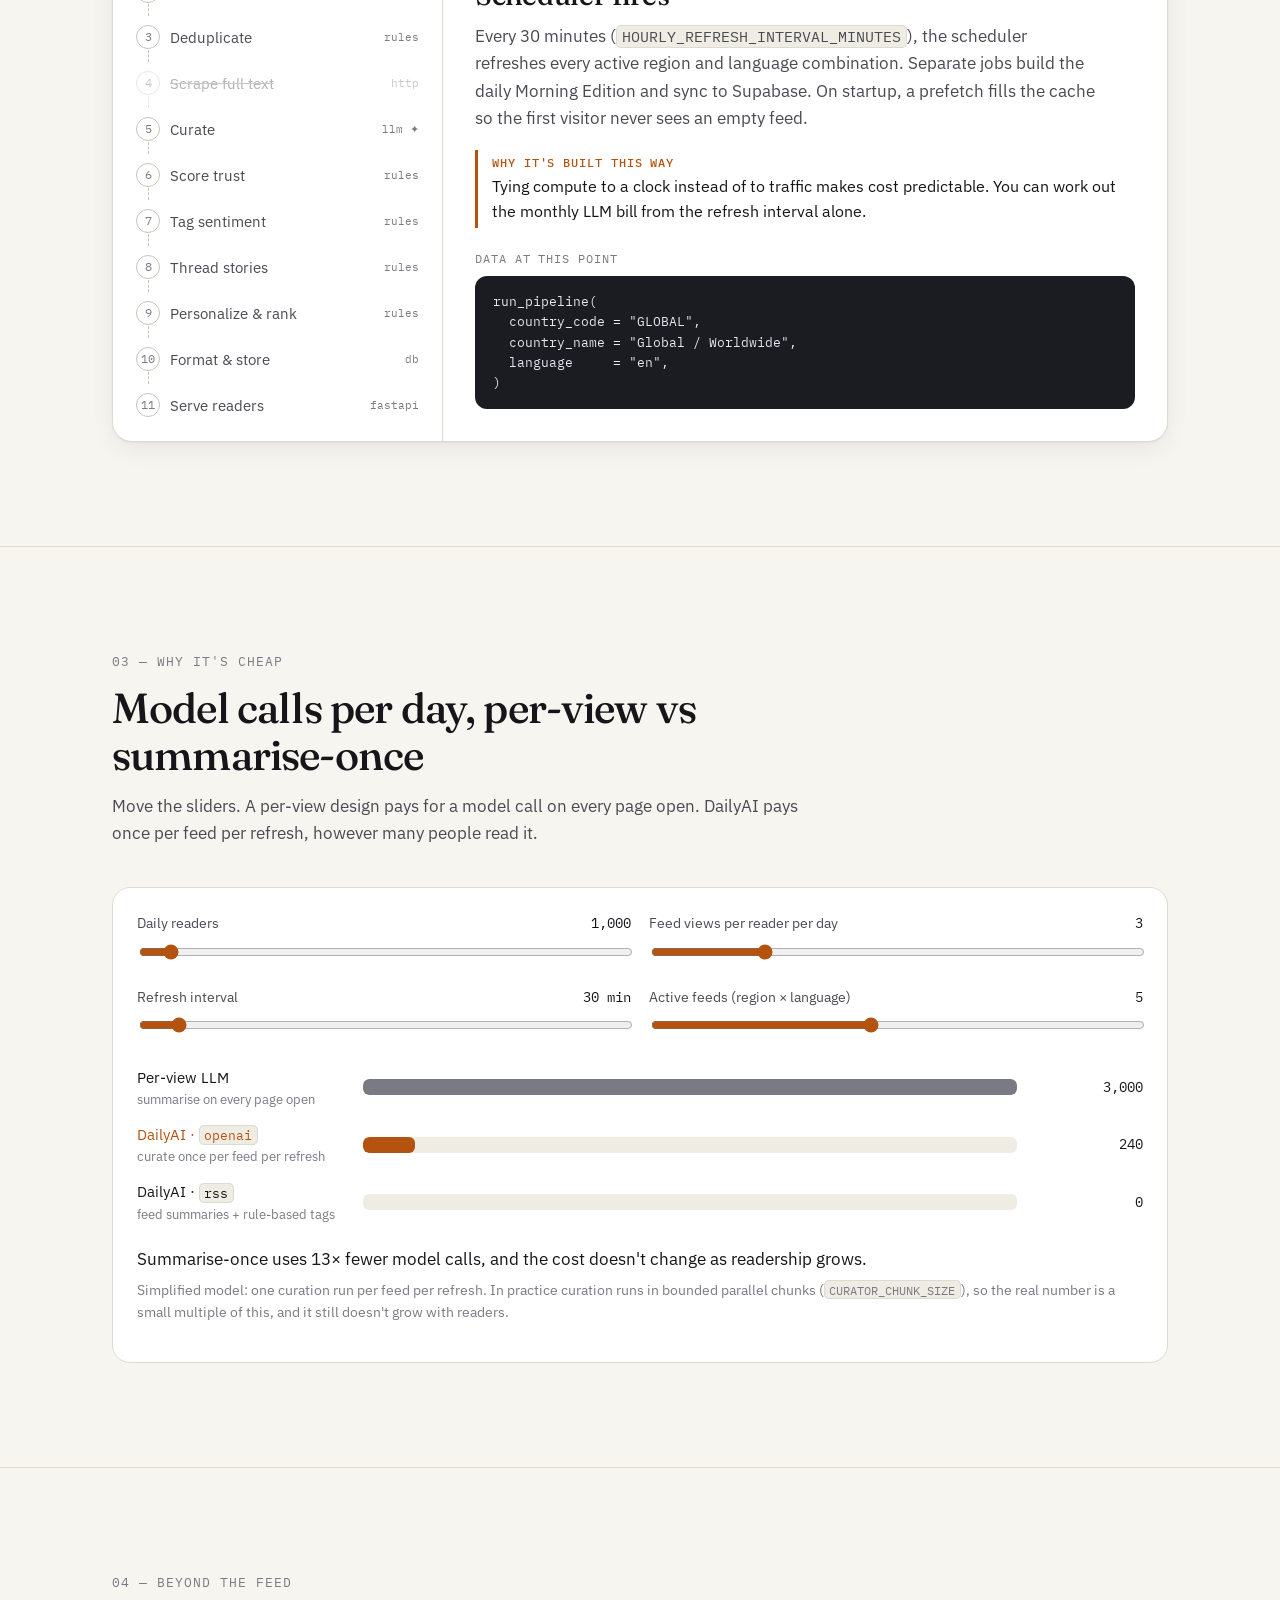
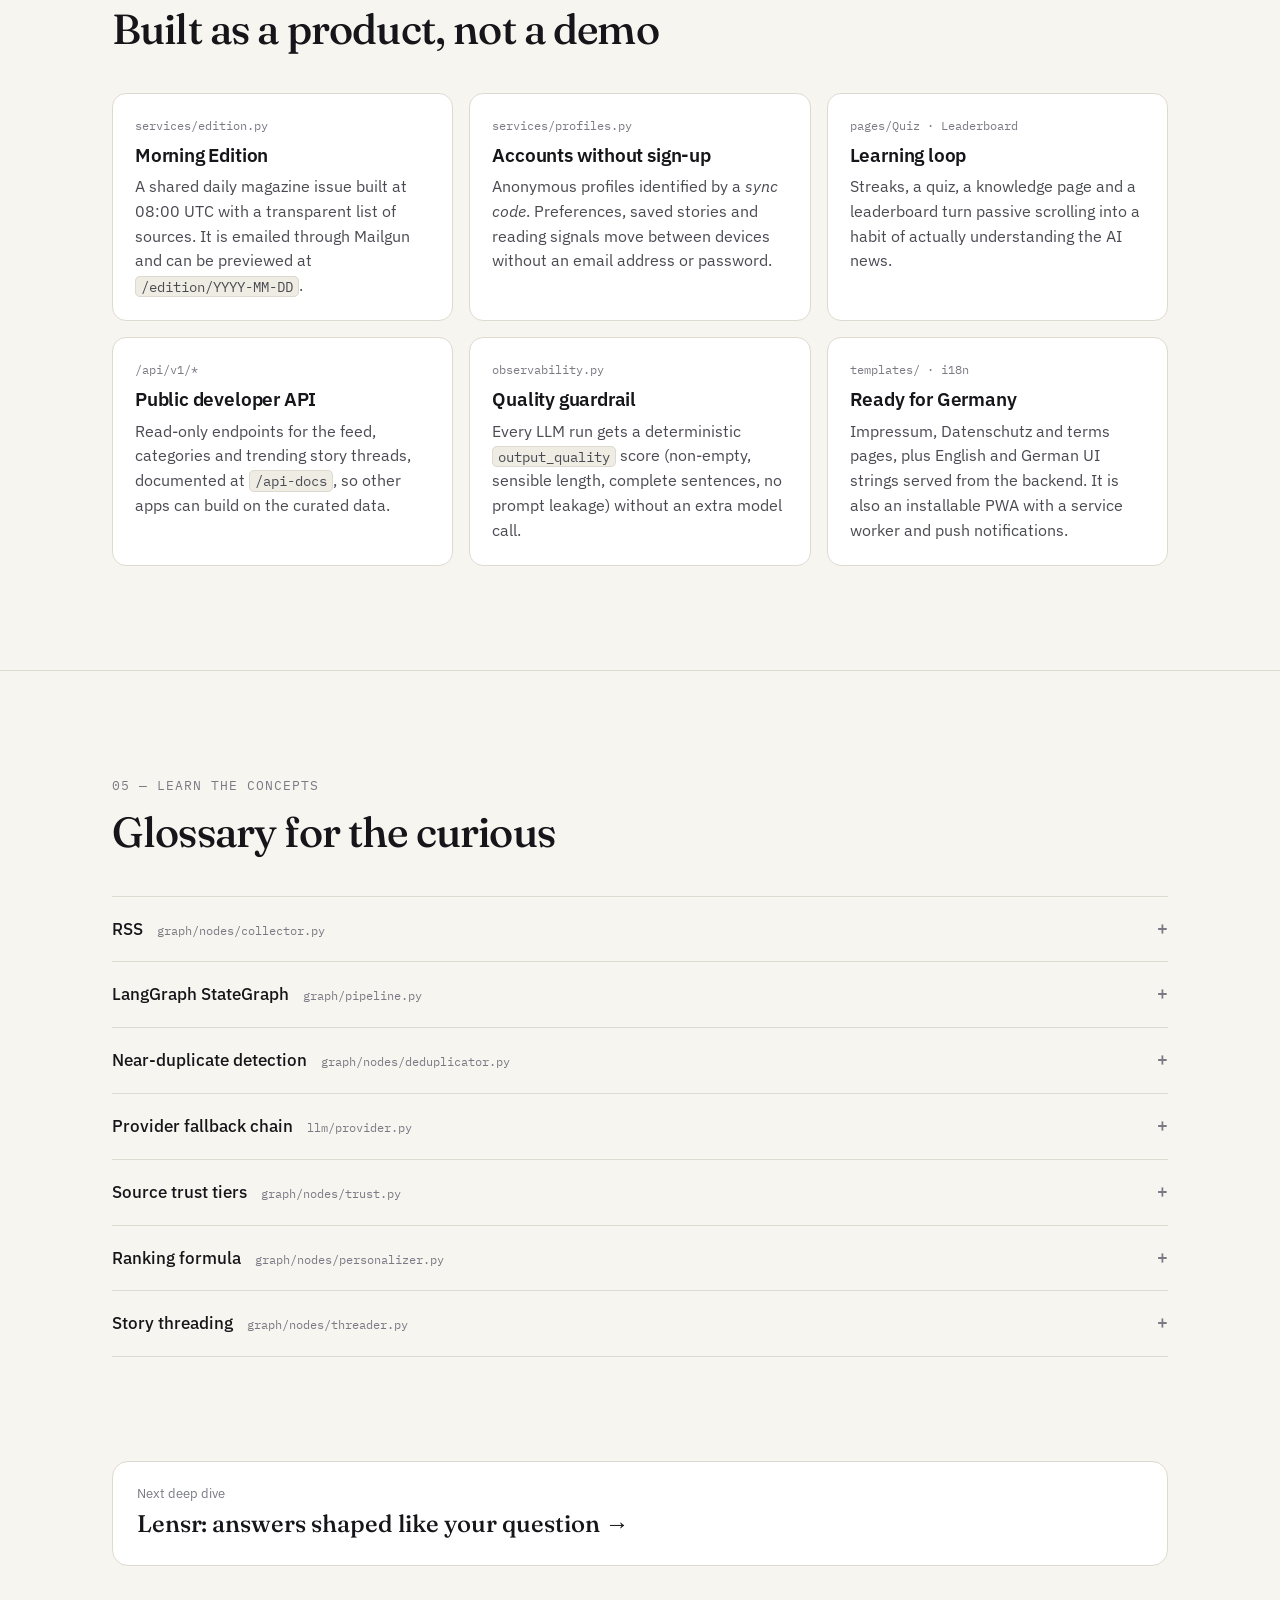
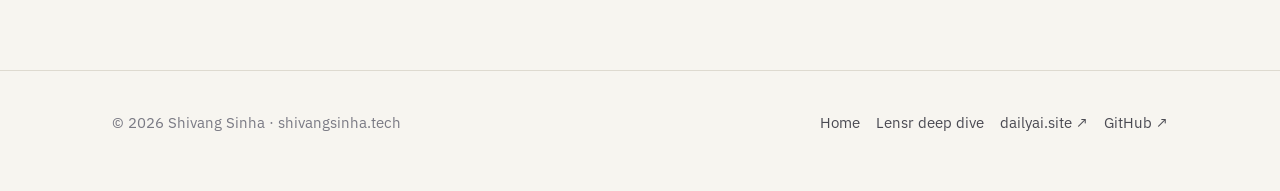
==== commit 5ca151d9: "Add How I work page: AI tooling, evals, safety, quality gates New practice.html covers the agent too" ====
--- a/dailyai.html
+++ b/dailyai.html
@@ -19,11 +19,12 @@
 
 <header class="site-header">
   <div class="wrap">
-    <a class="brand" href="./"><span class="brand-mark">S</span>Shivang Sinha <small>/ tech</small></a>
+    <a class="brand" href="./"><span class="brand-mark">S</span><span class="bn">Shivang Sinha</span> <small>/ tech</small></a>
     <nav class="nav" aria-label="Main">
       <a href="./#products" class="hide-sm">Products</a>
       <a href="lensr.html">Lensr</a>
       <a href="dailyai.html" aria-current="page">DailyAI</a>
+      <a href="practice.html">How I work</a>
       <a href="./#about" class="hide-sm">About</a>
       <button class="theme-btn" type="button"></button>
     </nav>
--- a/assets/styles.css
+++ b/assets/styles.css
@@ -394,3 +394,60 @@
   .explorer-bar .label { display: none; }
   .replay-log { min-height: 220px; }
 }
+
+/* ── How-I-work page ────────────────────────────────── */
+:root { --work: #5b4fd6; --work-soft: #e9e7fb; --ok: #1f7a4a; --warn: #a15c00; --bad: #b3261e; }
+@media (prefers-color-scheme: dark) { :root:not([data-theme="light"]) { --work: #a69dff; --work-soft: #25224a; --ok: #6fd39c; --warn: #f0b35a; --bad: #ff8a80; } }
+:root[data-theme="dark"] { --work: #a69dff; --work-soft: #25224a; --ok: #6fd39c; --warn: #f0b35a; --bad: #ff8a80; }
+.work-c { color: var(--work); }
+.p-hero.work { --c: var(--work); --soft: var(--work-soft); }
+.explorer.work { --c: var(--work); --soft: var(--work-soft); }
+.btn.work { background: var(--work); color: #fff; border-color: var(--work); }
+:root[data-theme="dark"] .btn.work { color: #111; }
+@media (prefers-color-scheme: dark) { :root:not([data-theme="light"]) .btn.work { color: #111; } }
+
+.tool-card { display: flex; flex-direction: column; gap: 10px; }
+.tool-card .files { display: flex; flex-wrap: wrap; gap: 6px; margin-top: auto; padding-top: 6px; }
+.tool-card .files code { font-size: 12px; }
+
+.layers { display: grid; gap: 16px; }
+@media (min-width: 900px) { .layers { grid-template-columns: repeat(3, 1fr); } }
+.layer { border: 1px solid var(--line); border-radius: var(--radius); background: var(--bg-elev); padding: 22px; position: relative; }
+.layer .lnum { font-family: var(--font-serif); font-size: 40px; line-height: 1; color: var(--work); display: block; margin-bottom: 10px; }
+.layer h3 { font-family: var(--font-sans); font-size: 19px; font-weight: 600; margin-bottom: 4px; }
+.layer .meta { font-family: var(--font-mono); font-size: 12px; color: var(--ink-3); margin-bottom: 12px; display: block; }
+.layer p, .layer li { color: var(--ink-2); font-size: 15.5px; }
+.layer ul { padding-left: 18px; margin: 10px 0 0; }
+
+.evaluator { border: 1px solid var(--line); border-radius: 18px; background: var(--bg-elev); overflow: hidden; box-shadow: var(--shadow); }
+.evaluator-grid { display: grid; }
+@media (min-width: 900px) { .evaluator-grid { grid-template-columns: 1.2fr 1fr; } }
+.evaluator-grid > * { min-width: 0; }
+.eval-in { padding: 20px; border-bottom: 1px solid var(--line); }
+@media (min-width: 900px) { .eval-in { border-bottom: 0; border-right: 1px solid var(--line); } }
+.eval-in textarea { width: 100%; min-height: 150px; resize: vertical; font: inherit; font-size: 15px; line-height: 1.5; color: var(--ink); background: var(--bg-sunk); border: 1px solid var(--line-strong); border-radius: 12px; padding: 12px 14px; }
+.eval-in textarea:focus { outline: 2px solid var(--work); outline-offset: 1px; }
+.presets { display: flex; flex-wrap: wrap; gap: 6px; margin-bottom: 12px; }
+.presets button { font: inherit; font-size: 13px; border: 1px solid var(--line-strong); background: var(--bg-elev); color: var(--ink-2); border-radius: 999px; padding: 4px 12px; cursor: pointer; }
+.presets button:hover { color: var(--ink); border-color: var(--ink-3); }
+.eval-out { padding: 20px; background: var(--bg-sunk); }
+.verdict { display: flex; align-items: baseline; gap: 12px; margin-bottom: 14px; }
+.verdict b { font-family: var(--font-serif); font-size: 44px; font-weight: 500; line-height: 1; }
+.verdict .lab { font-family: var(--font-mono); font-size: 13px; padding: 3px 10px; border-radius: 999px; border: 1px solid currentColor; }
+.lab.pass { color: var(--ok); } .lab.needs-review { color: var(--warn); } .lab.fail { color: var(--bad); }
+.checks { list-style: none; margin: 0 0 14px; padding: 0; display: grid; gap: 6px; }
+.checks li { display: grid; grid-template-columns: 22px 1fr auto; gap: 8px; align-items: center; font-size: 14.5px; background: var(--bg-elev); border: 1px solid var(--line); border-radius: 10px; padding: 8px 10px; }
+.checks .ic { font-family: var(--font-mono); font-weight: 600; }
+.checks .ic.y { color: var(--ok); } .checks .ic.n { color: var(--bad); }
+.checks .w { font-family: var(--font-mono); font-size: 12px; color: var(--ink-3); }
+.sanitize { font-size: 14px; color: var(--ink-2); border-top: 1px dashed var(--line-strong); padding-top: 12px; }
+.sanitize strong { color: var(--ink); }
+
+.defence { display: grid; gap: 0; border-top: 1px solid var(--line); }
+.defence > div { display: grid; gap: 4px 24px; padding: 16px 0; border-bottom: 1px solid var(--line); }
+@media (min-width: 800px) { .defence > div { grid-template-columns: 240px 1fr 180px; align-items: baseline; } }
+.defence b { font-weight: 600; }
+.defence p { margin: 0; color: var(--ink-2); font-size: 15.5px; }
+.defence code.where { font-size: 12px; color: var(--ink-3); background: none; border: 0; padding: 0; }
+.honest { margin-top: 20px; }
+@media (max-width: 440px) { .brand .bn { display: none; } .nav a { padding: 6px 8px; } }
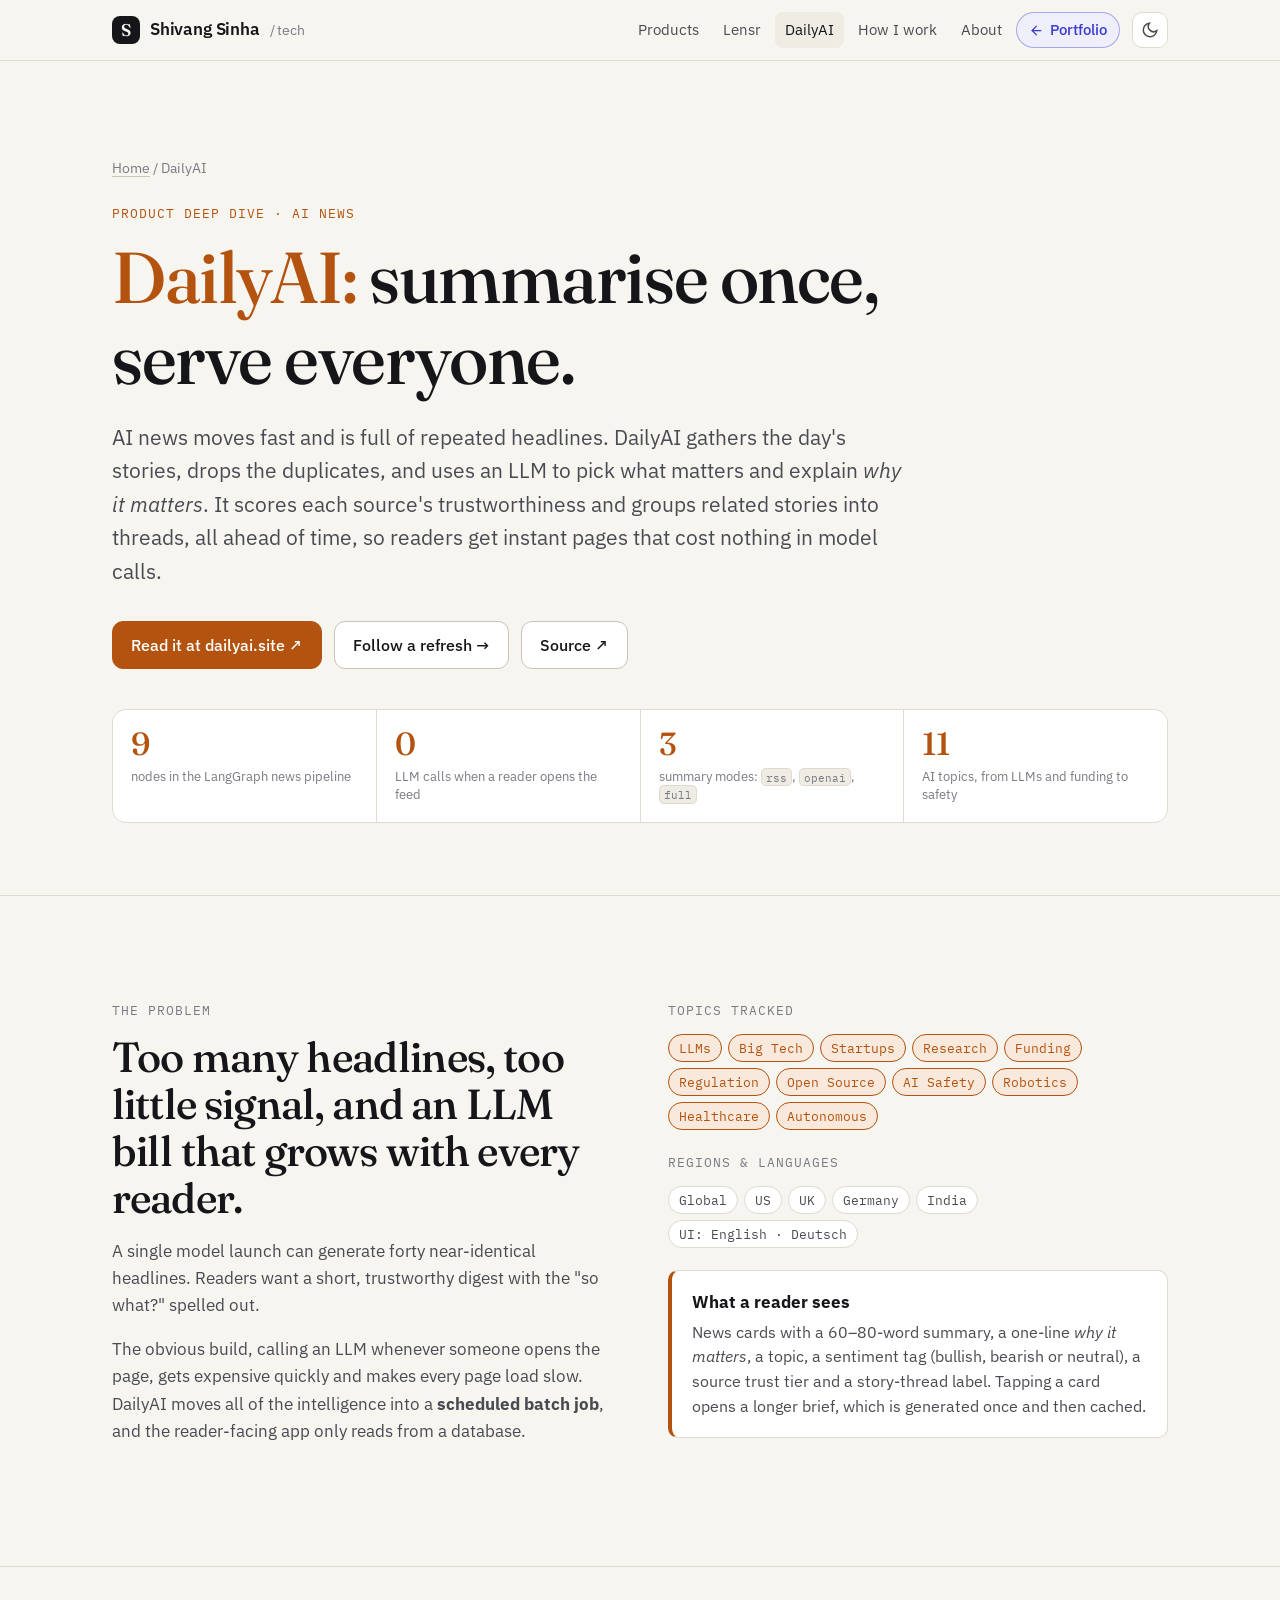
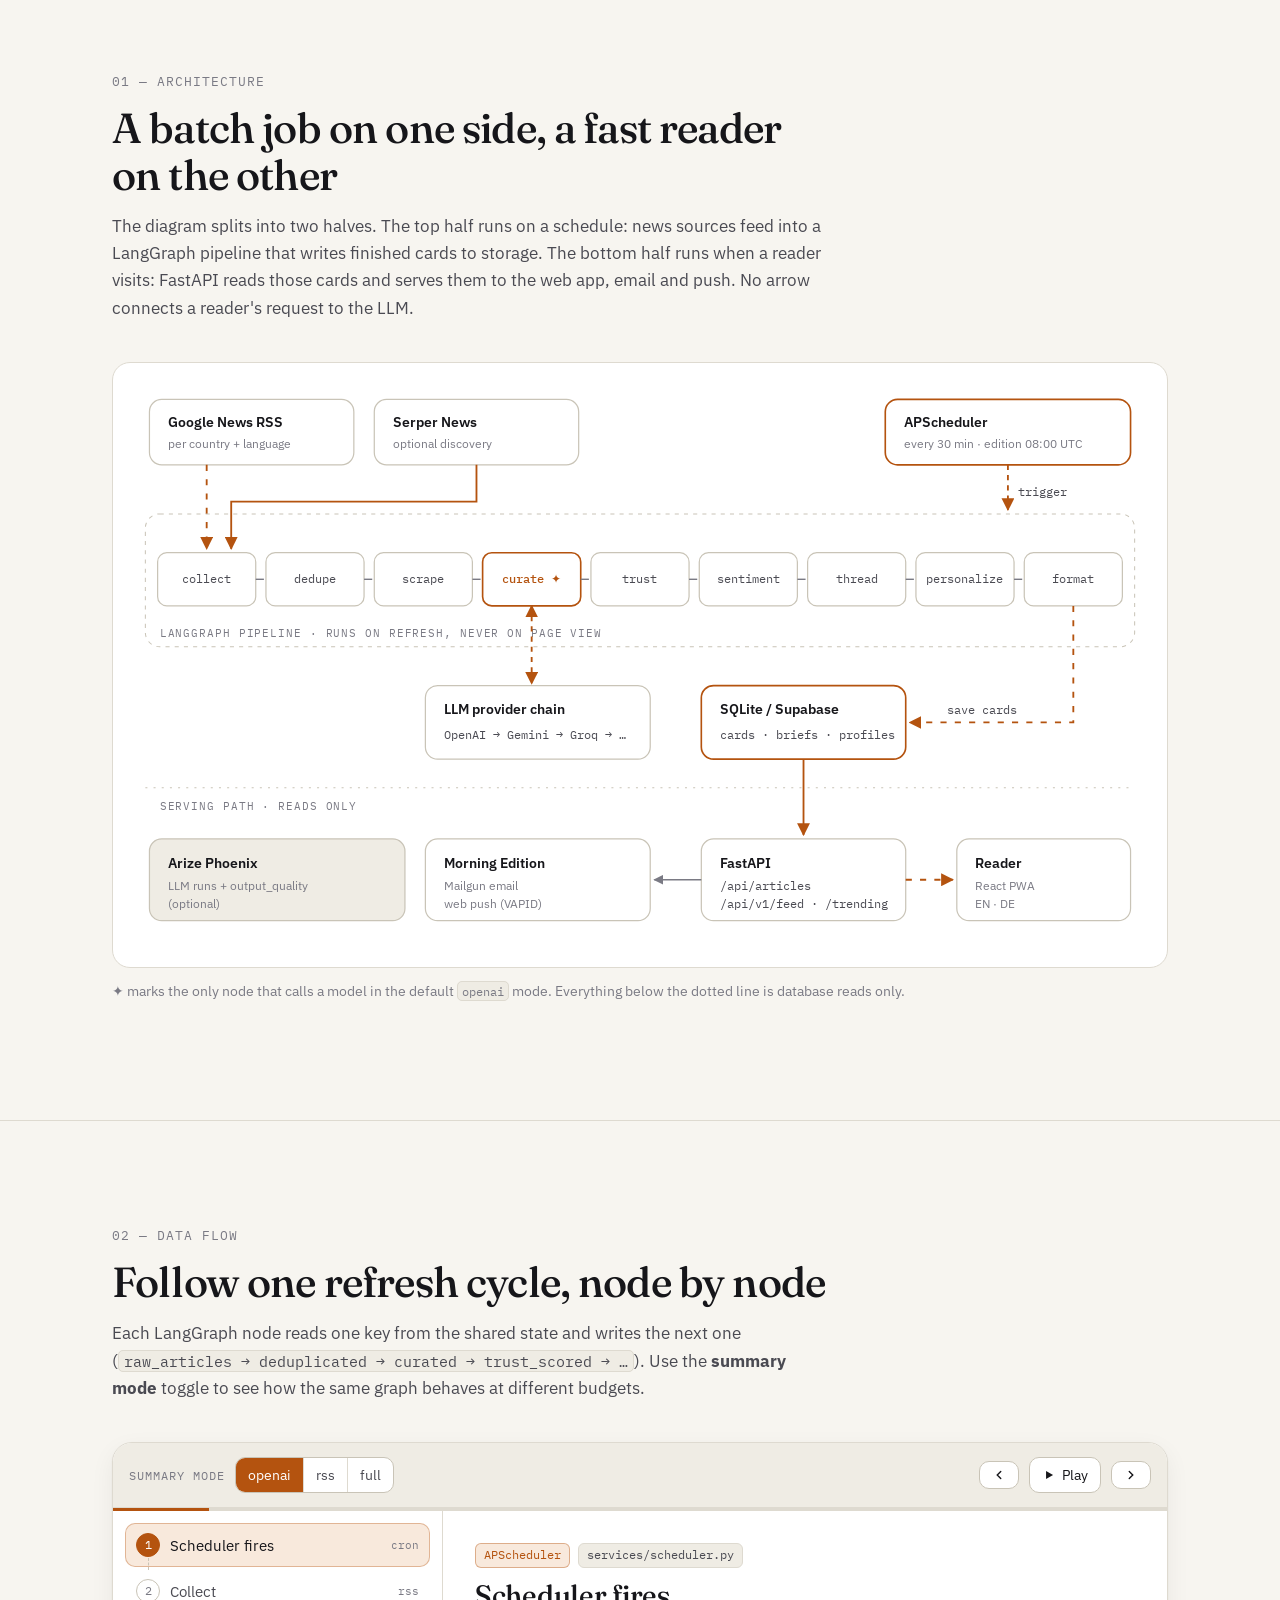
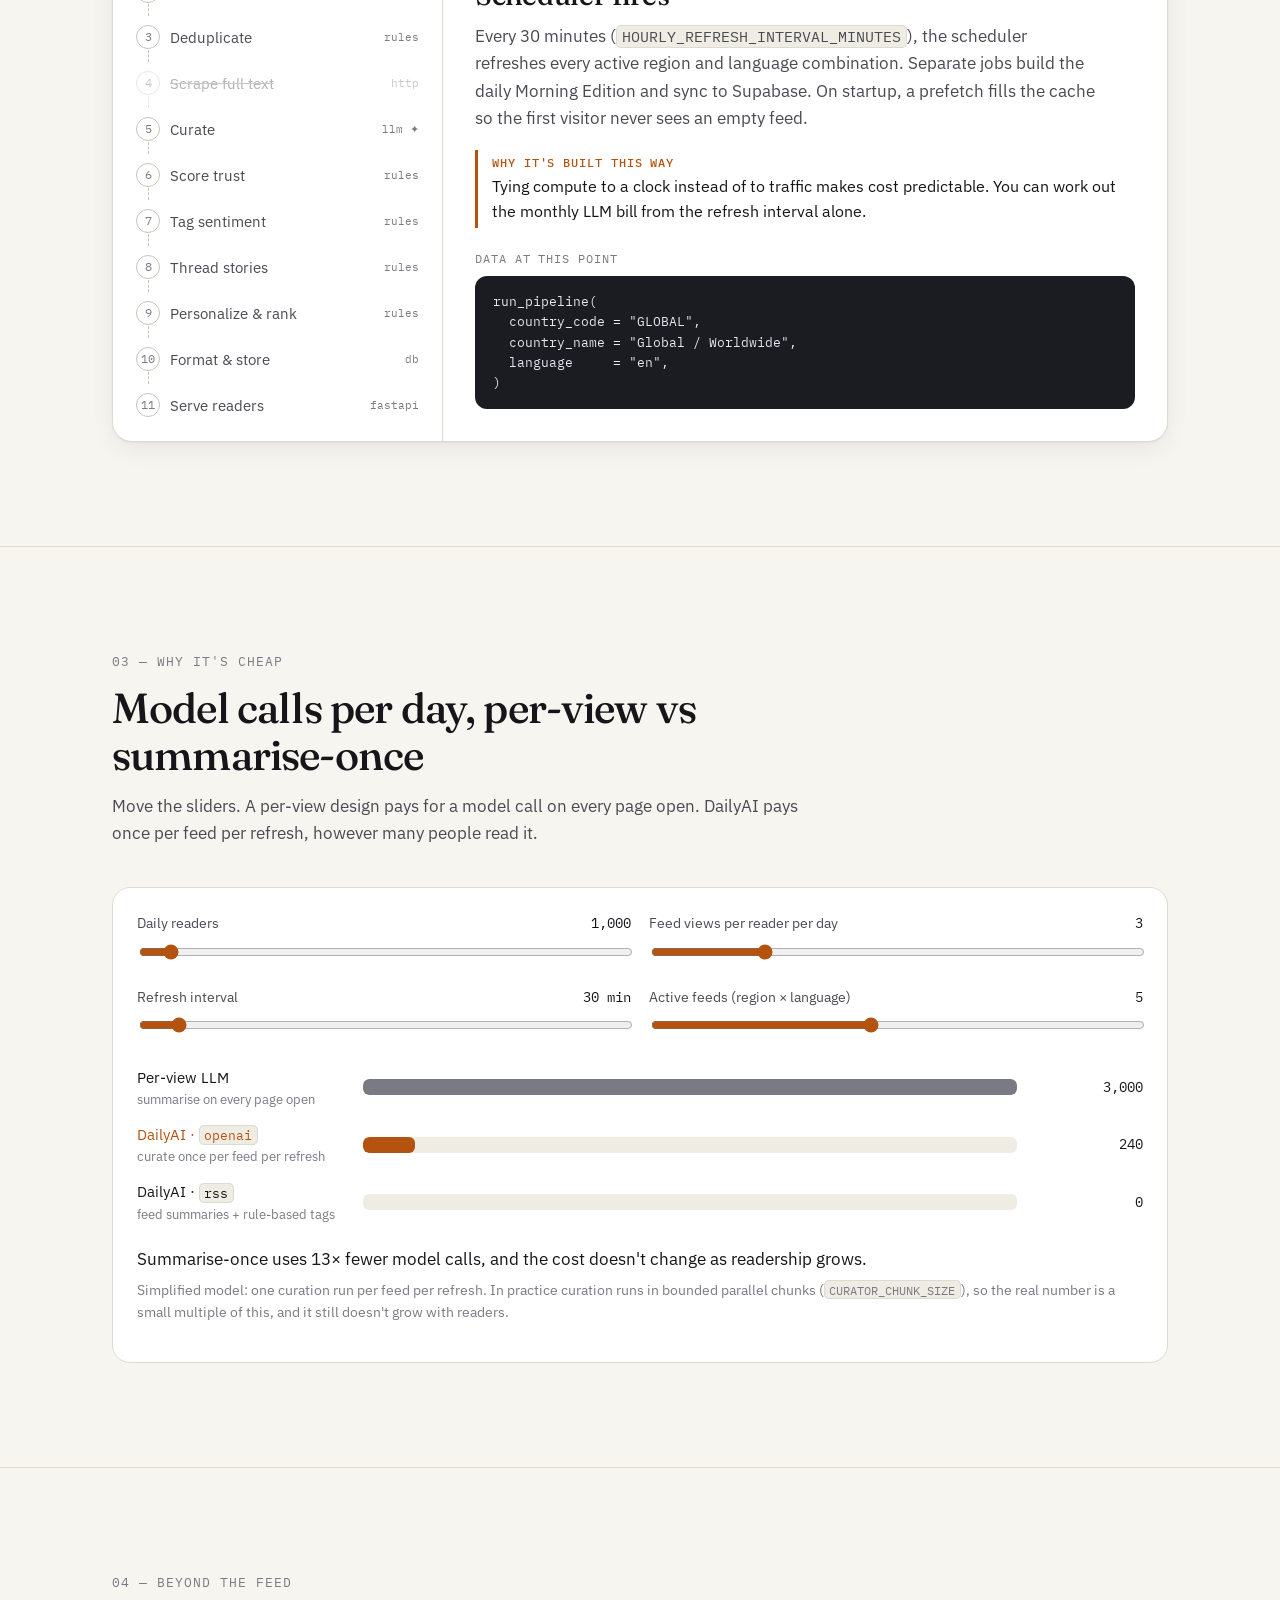
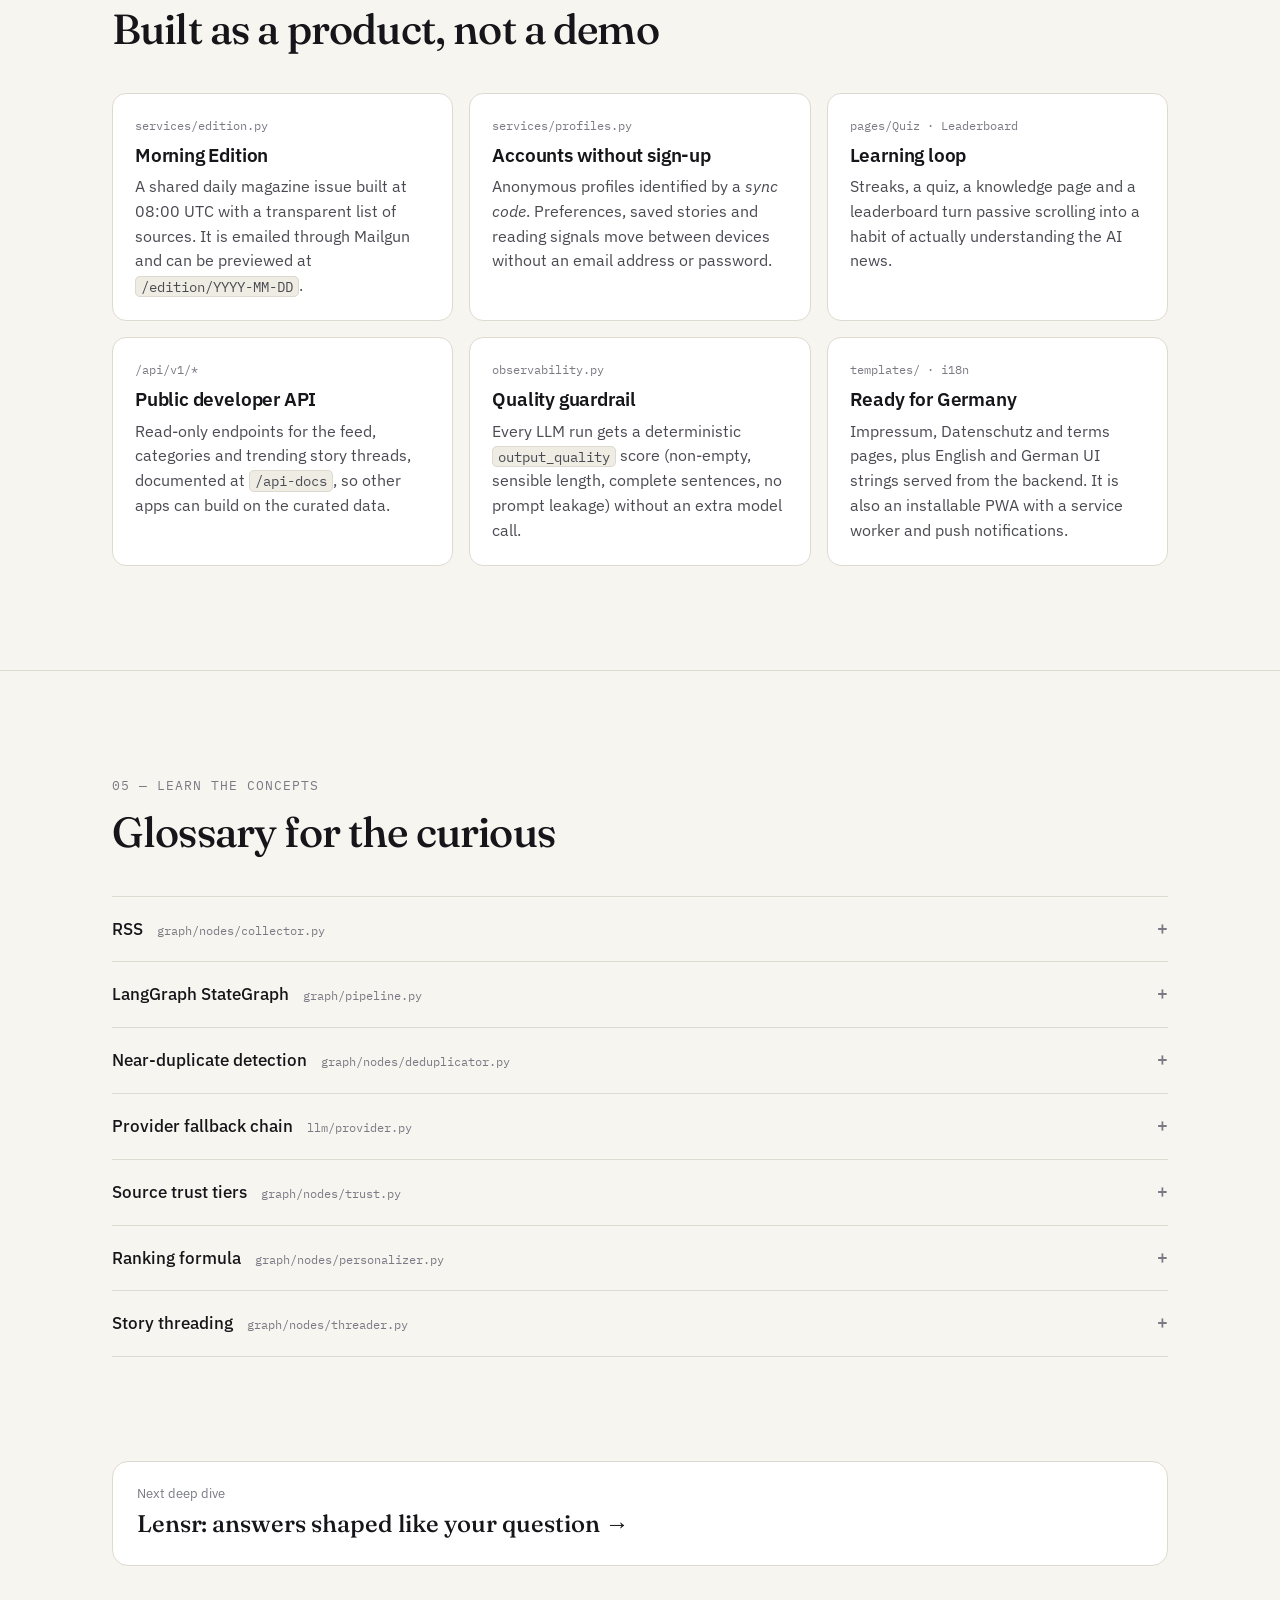
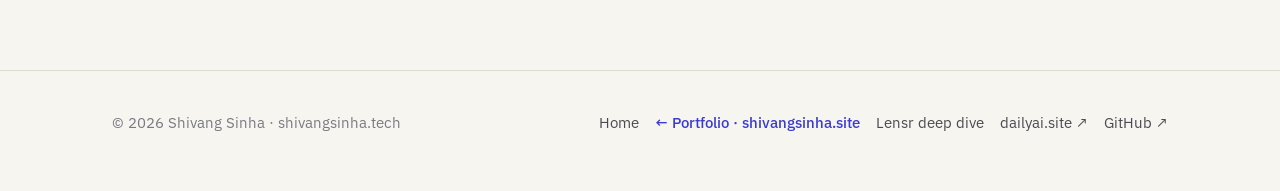
==== commit 28303e94: "Add links back to portfolio at shivangsinha.site Hero ribbon and About button on the homepage, a Por" ====
--- a/dailyai.html
+++ b/dailyai.html
@@ -14,6 +14,7 @@
   <link rel="preconnect" href="https://fonts.gstatic.com" crossorigin>
   <link href="https://fonts.googleapis.com/css2?family=Fraunces:ital,opsz,wght@0,9..144,400;0,9..144,500;0,9..144,600;1,9..144,400&family=IBM+Plex+Mono:wght@400;500&family=IBM+Plex+Sans:wght@400;500;600&display=swap" rel="stylesheet">
   <link rel="stylesheet" href="assets/styles.css">
+  <script defer src="https://cloud.umami.is/script.js" data-website-id="91d161ec-6c47-4dc2-939a-483b3b2373dd"></script>
 </head>
 <body>
 
@@ -26,6 +27,7 @@
       <a href="dailyai.html" aria-current="page">DailyAI</a>
       <a href="practice.html">How I work</a>
       <a href="./#about" class="hide-sm">About</a>
+      <a class="portfolio-pill" href="https://shivangsinha.site" aria-label="Back to portfolio at shivangsinha.site"><svg viewBox="0 0 24 24" fill="none" stroke="currentColor" stroke-width="2" stroke-linecap="round" stroke-linejoin="round" aria-hidden="true"><path d="M19 12H5"/><path d="M12 19l-7-7 7-7"/></svg><span class="pp-text">Portfolio</span></a>
       <button class="theme-btn" type="button"></button>
     </nav>
   </div>
@@ -284,6 +286,7 @@
     <span>© <span data-year></span> Shivang Sinha · shivangsinha.tech</span>
     <nav aria-label="Footer">
       <a href="./">Home</a>
+      <a class="footer-portfolio" href="https://shivangsinha.site">← Portfolio · shivangsinha.site</a>
       <a href="lensr.html">Lensr deep dive</a>
       <a href="https://dailyai.site" target="_blank" rel="noopener">dailyai.site ↗</a>
       <a href="https://github.com/shivang-7135" target="_blank" rel="noopener">GitHub ↗</a>
--- a/assets/styles.css
+++ b/assets/styles.css
@@ -451,3 +451,55 @@
 .defence code.where { font-size: 12px; color: var(--ink-3); background: none; border: 0; padding: 0; }
 .honest { margin-top: 20px; }
 @media (max-width: 440px) { .brand .bn { display: none; } .nav a { padding: 6px 8px; } }
+
+/* ── Portfolio link (back to shivangsinha.site) ───────────── */
+.nav a.portfolio-pill {
+  display: inline-flex; align-items: center; gap: 6px;
+  color: var(--accent); font-weight: 500;
+  border: 1px solid color-mix(in srgb, var(--accent) 40%, transparent);
+  background: color-mix(in srgb, var(--accent) 8%, var(--bg-elev));
+  border-radius: 999px; padding: 5px 12px; margin-right: 4px;
+}
+.nav a.portfolio-pill:hover { color: var(--accent); background: color-mix(in srgb, var(--accent) 16%, var(--bg-elev)); }
+.portfolio-pill svg { width: 15px; height: 15px; flex: none; }
+@media (max-width: 560px) {
+  .nav a.portfolio-pill { padding: 6px 8px; }
+  .nav a.portfolio-pill .pp-text { display: none; }
+}
+
+.portfolio-ribbon {
+  position: relative; display: inline-flex; align-items: center; gap: 12px;
+  max-width: 100%; margin-bottom: 28px; padding: 6px 16px 6px 6px;
+  border-radius: 999px; text-decoration: none; color: var(--ink-2); font-size: 14.5px;
+  background:
+    linear-gradient(var(--bg-elev), var(--bg-elev)) padding-box,
+    linear-gradient(120deg, var(--accent), var(--lensr), var(--daily), var(--accent)) border-box;
+  background-size: 100% 100%, 300% 100%;
+  border: 1.5px solid transparent;
+  box-shadow: var(--shadow);
+  animation: ribbon-flow 8s linear infinite;
+  transition: transform .15s ease;
+}
+.portfolio-ribbon:hover { transform: translateY(-1px); color: var(--ink); }
+.portfolio-ribbon .pr-tag {
+  display: inline-flex; align-items: center; gap: 6px; flex: none;
+  background: var(--accent); color: #fff; border-radius: 999px; padding: 4px 11px;
+  font-family: var(--font-mono); font-size: 12px; letter-spacing: .06em; text-transform: uppercase;
+}
+.portfolio-ribbon .pr-tag svg { width: 14px; height: 14px; transition: transform .2s ease; }
+.portfolio-ribbon:hover .pr-tag svg { transform: translateX(-3px); }
+.portfolio-ribbon .pr-text { min-width: 0; overflow: hidden; text-overflow: ellipsis; white-space: nowrap; }
+.portfolio-ribbon b { color: var(--ink); font-weight: 600; }
+:root[data-theme="dark"] .portfolio-ribbon .pr-tag { color: #111; }
+@media (prefers-color-scheme: dark) { :root:not([data-theme="light"]) .portfolio-ribbon .pr-tag { color: #111; } }
+@keyframes ribbon-flow { to { background-position: 0 0, 300% 0; } }
+@media (prefers-reduced-motion: reduce) { .portfolio-ribbon { animation: none; } }
+
+.btn.portfolio { background: var(--accent); color: #fff; border-color: var(--accent); }
+:root[data-theme="dark"] .btn.portfolio { color: #111; }
+@media (prefers-color-scheme: dark) { :root:not([data-theme="light"]) .btn.portfolio { color: #111; } }
+.site-footer a.footer-portfolio { color: var(--accent); font-weight: 500; }
+@media (max-width: 560px) {
+  .portfolio-ribbon { border-radius: 18px; align-items: flex-start; padding: 6px 12px 6px 6px; }
+  .portfolio-ribbon .pr-text { white-space: normal; line-height: 1.4; padding-top: 2px; }
+}
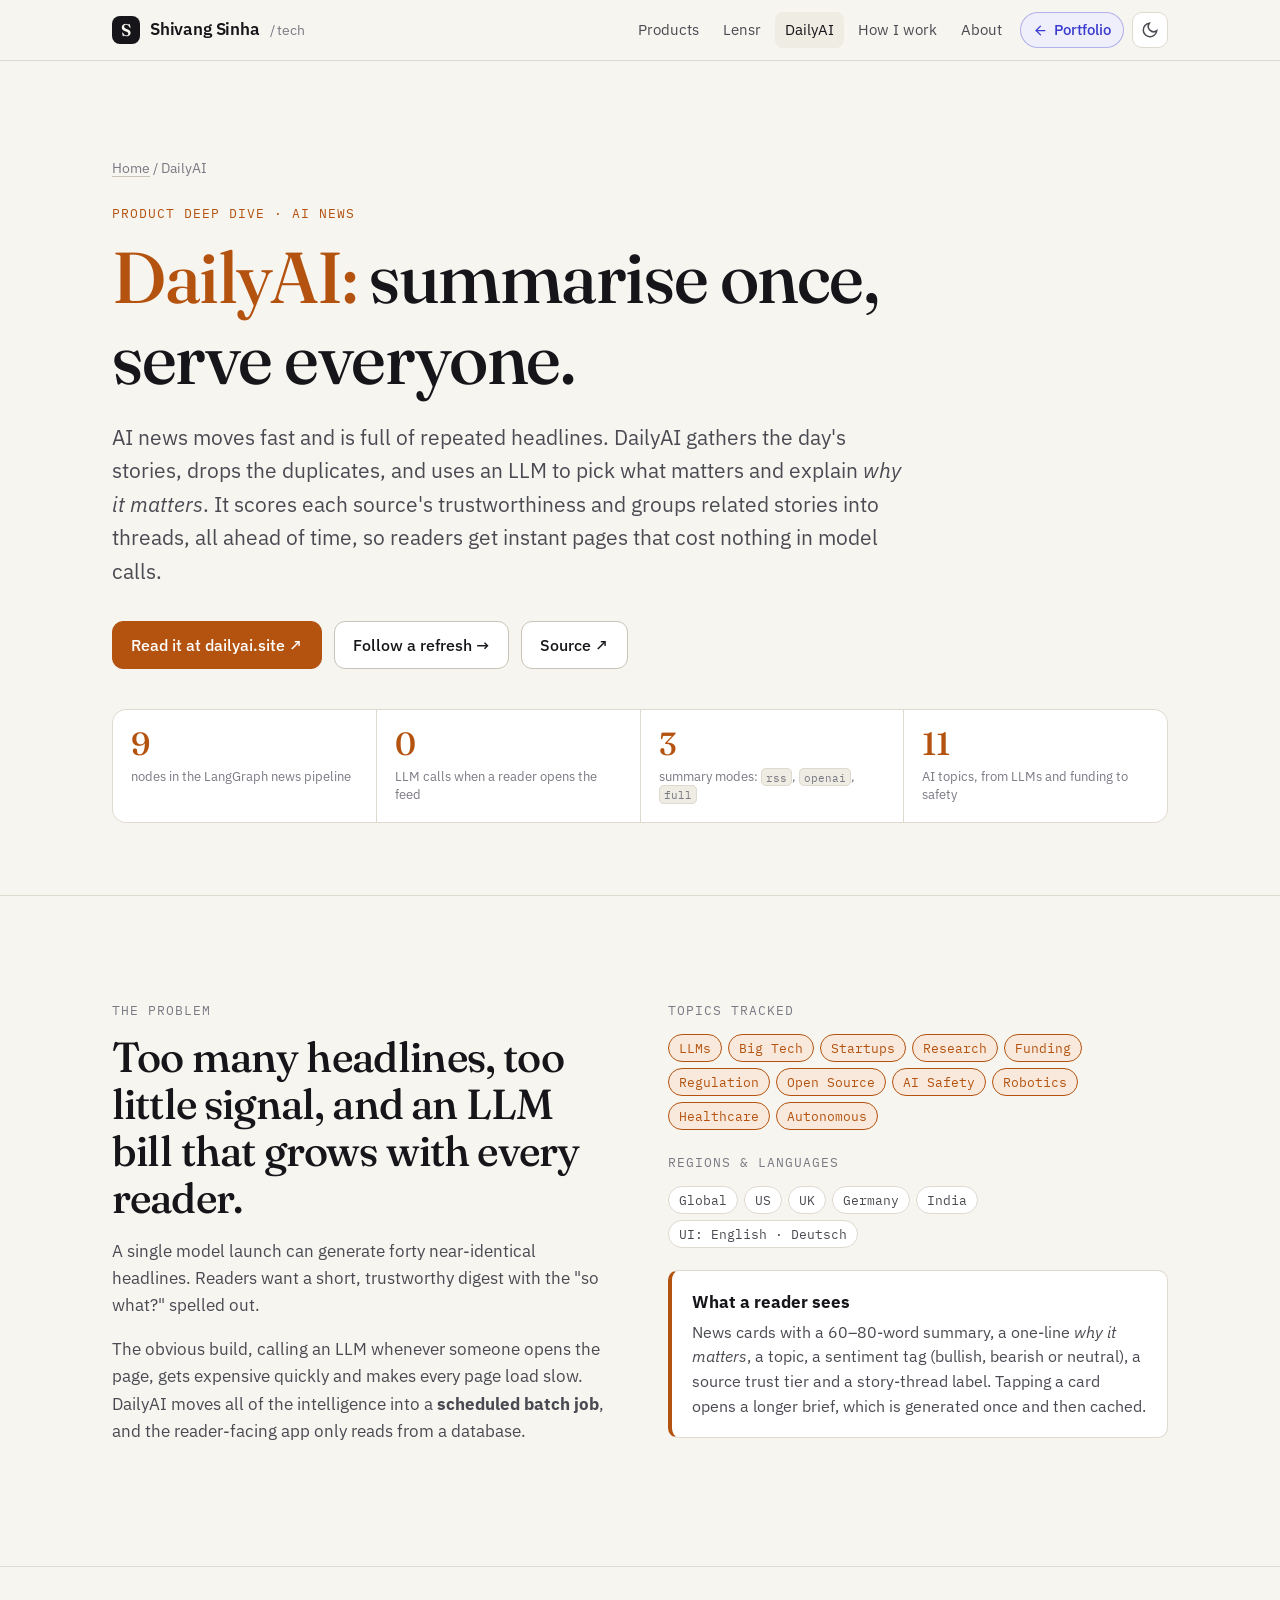
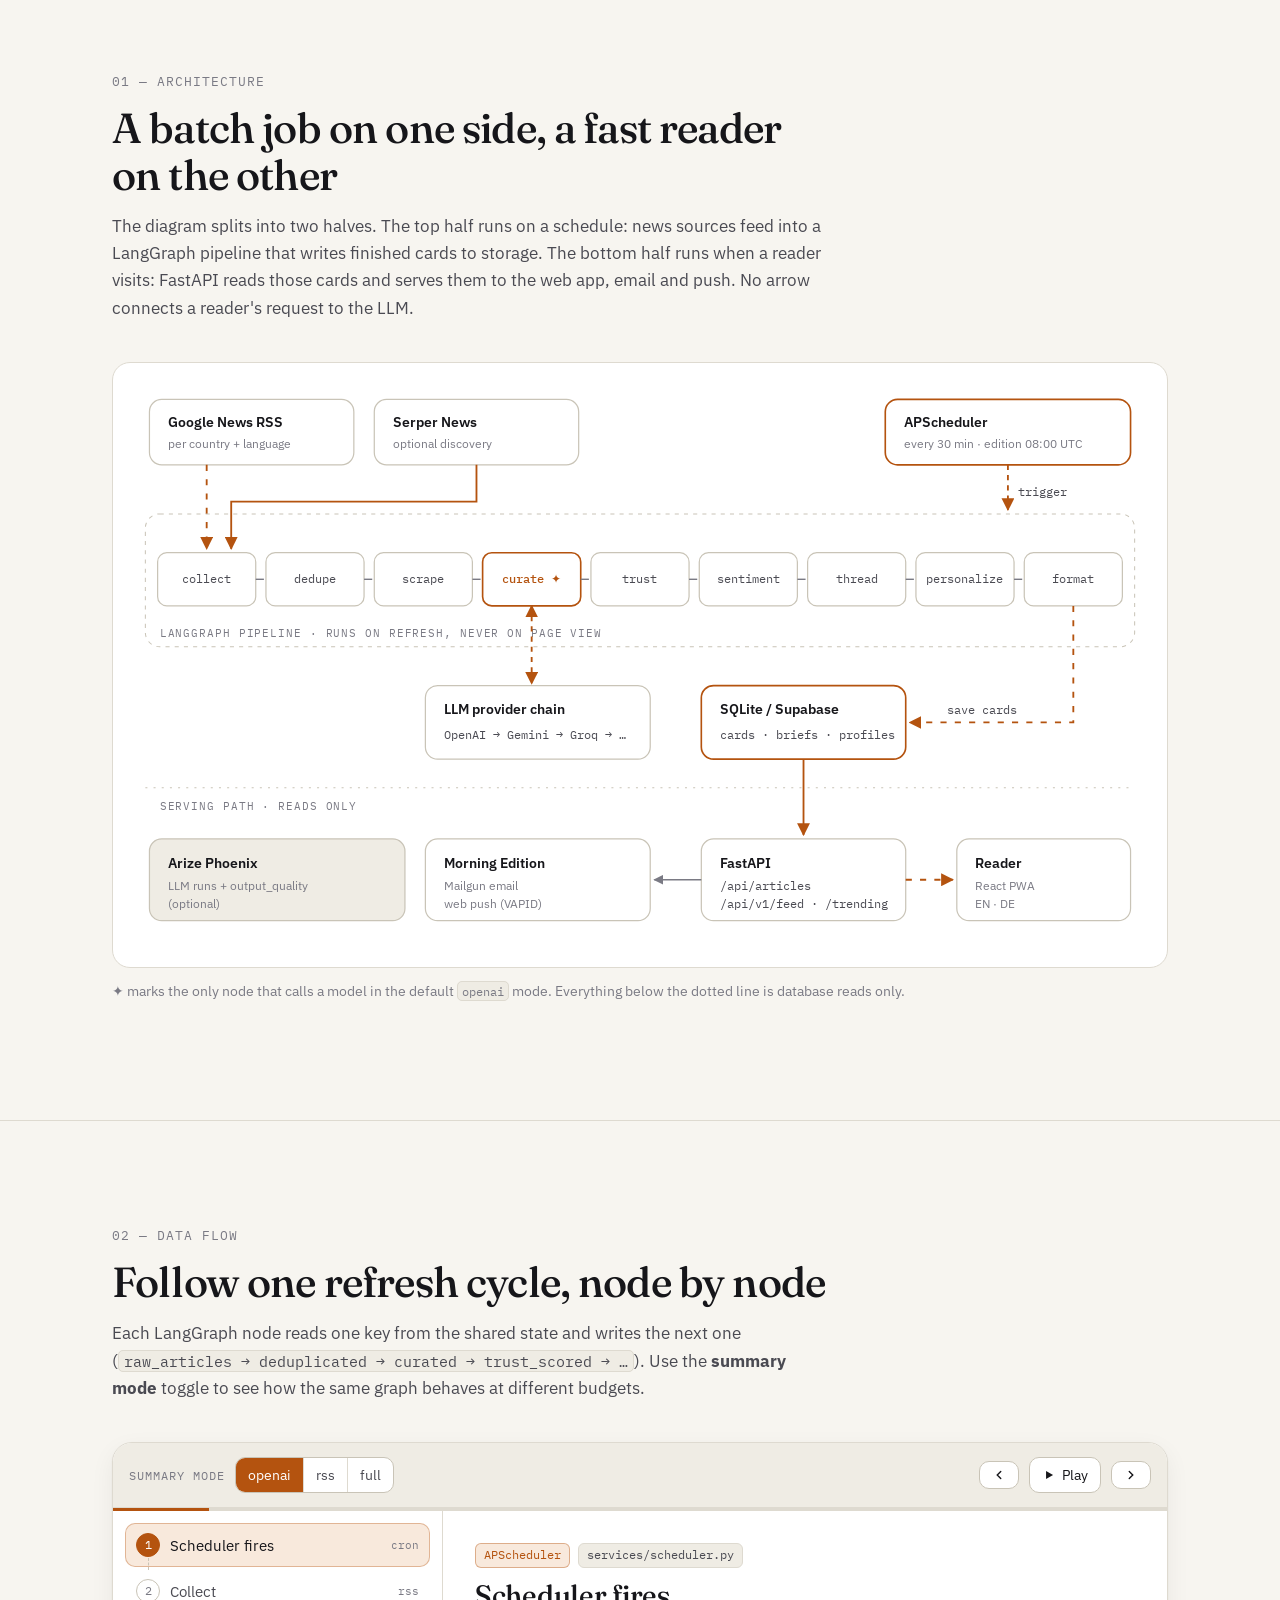
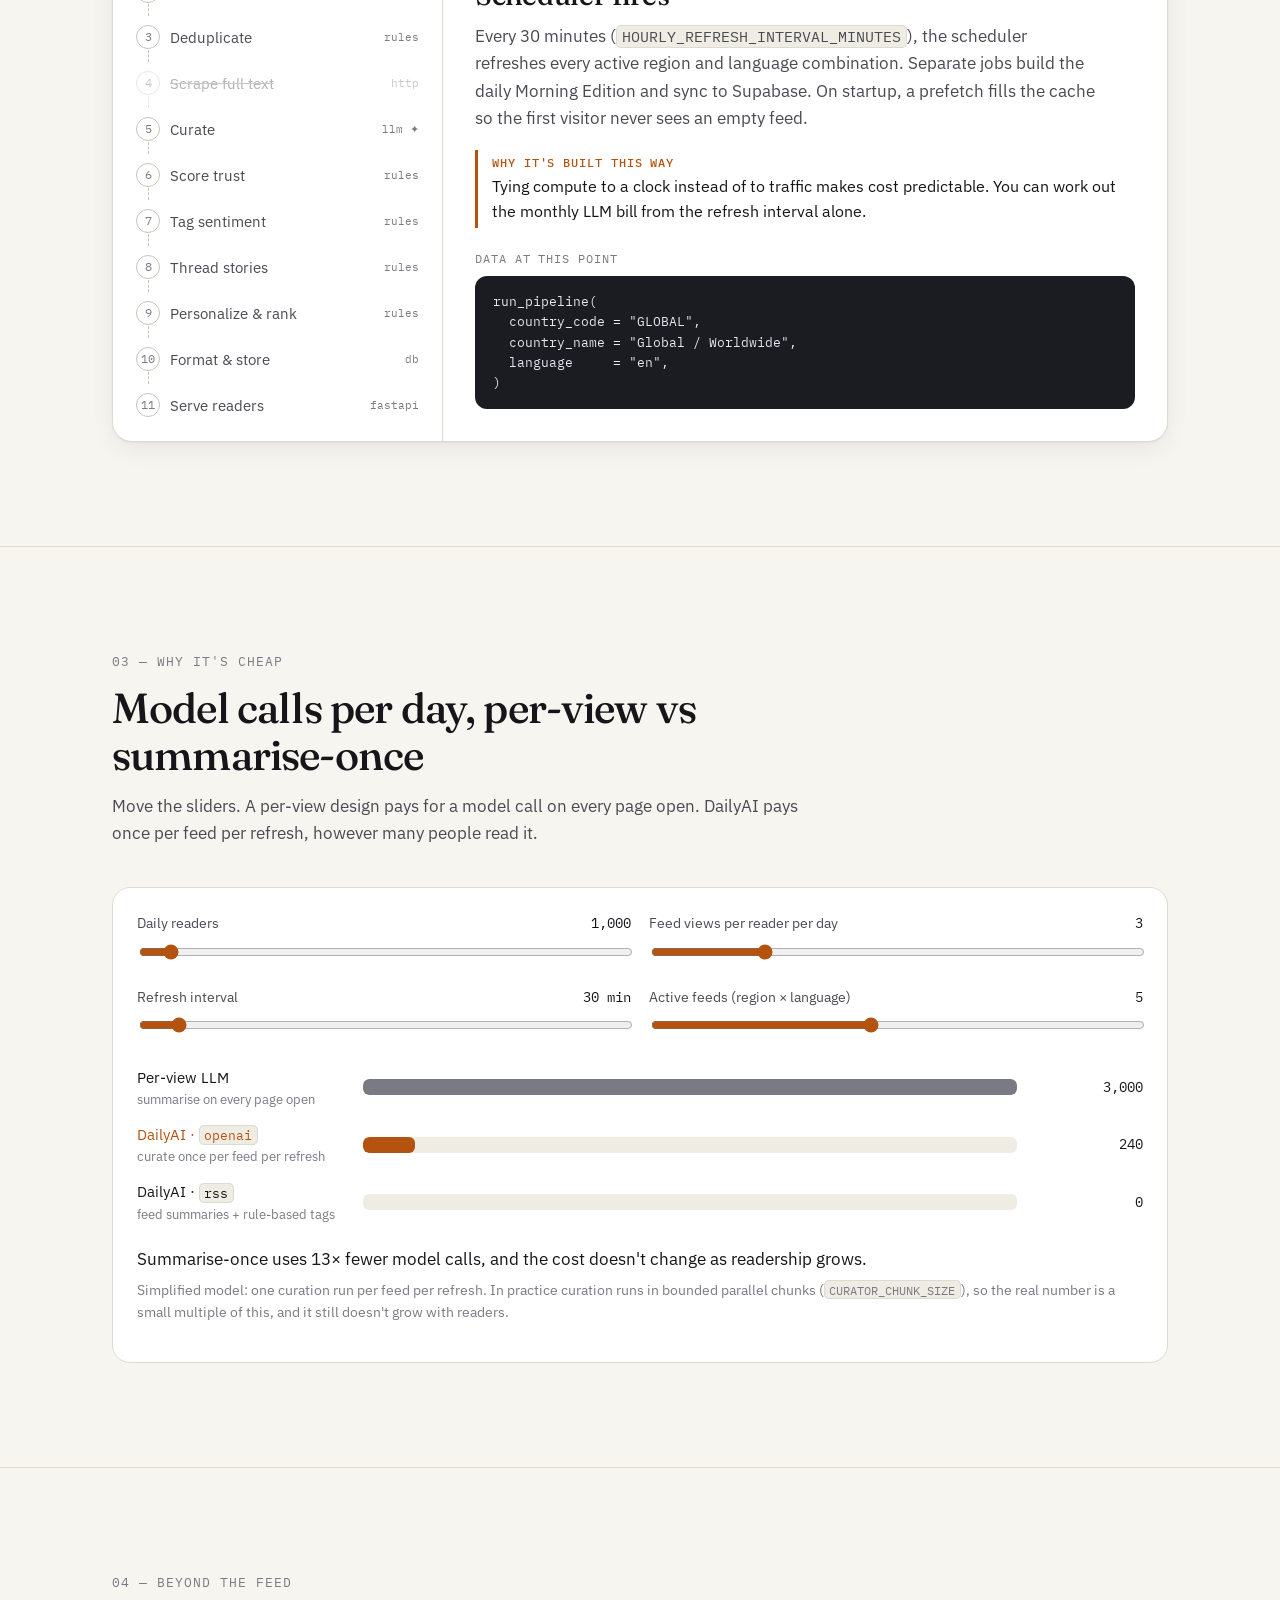
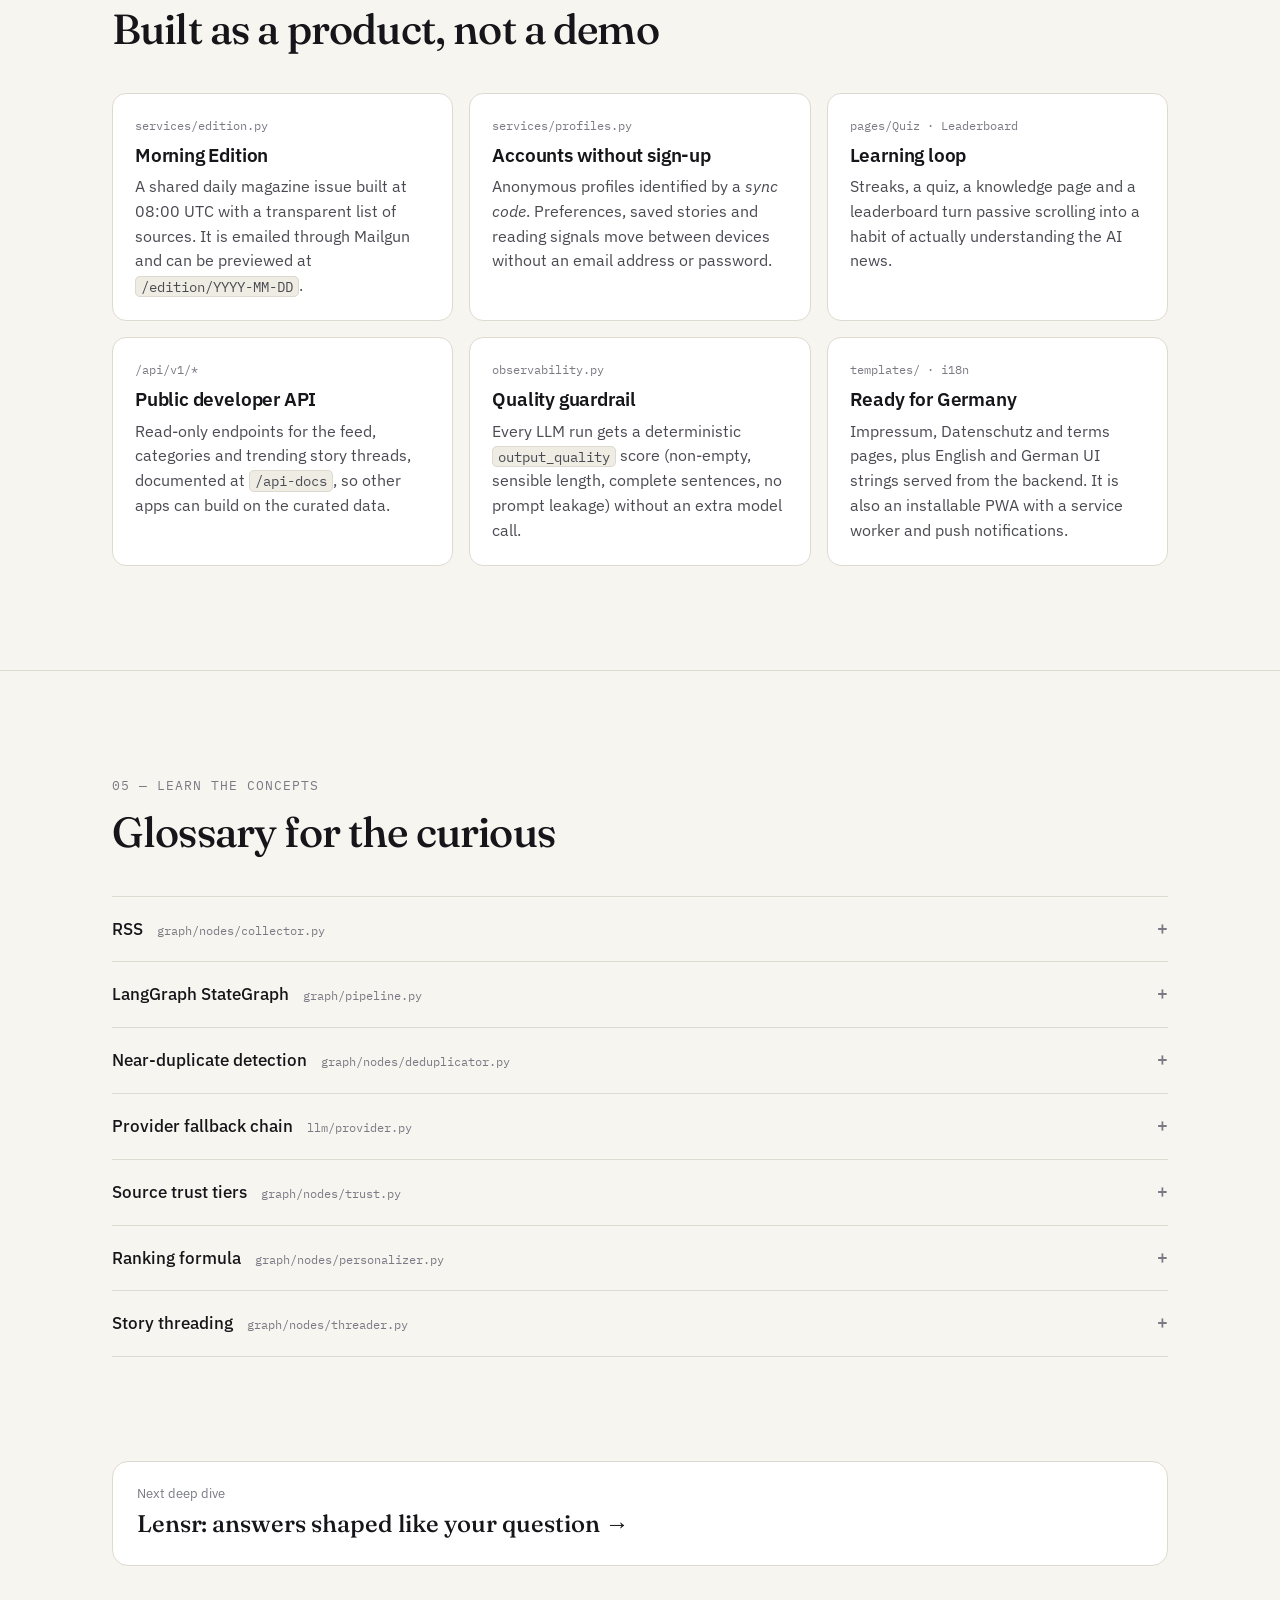
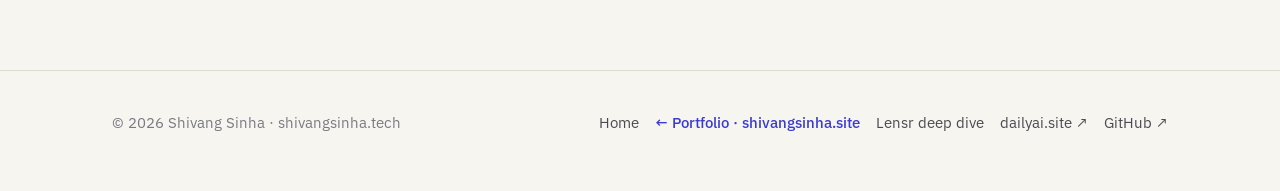
==== commit c6df21d3: "Polish portfolio link UI on small screens Calmer hero ribbon (solid accent border, short copy below " ====
--- a/dailyai.html
+++ b/dailyai.html
@@ -27,7 +27,7 @@
       <a href="dailyai.html" aria-current="page">DailyAI</a>
       <a href="practice.html">How I work</a>
       <a href="./#about" class="hide-sm">About</a>
-      <a class="portfolio-pill" href="https://shivangsinha.site" aria-label="Back to portfolio at shivangsinha.site"><svg viewBox="0 0 24 24" fill="none" stroke="currentColor" stroke-width="2" stroke-linecap="round" stroke-linejoin="round" aria-hidden="true"><path d="M19 12H5"/><path d="M12 19l-7-7 7-7"/></svg><span class="pp-text">Portfolio</span></a>
+      <a class="portfolio-pill" href="https://shivangsinha.site" aria-label="Back to portfolio at shivangsinha.site" title="Back to portfolio · shivangsinha.site"><svg viewBox="0 0 24 24" fill="none" stroke="currentColor" stroke-width="2" stroke-linecap="round" stroke-linejoin="round" aria-hidden="true"><path d="M19 12H5"/><path d="M12 19l-7-7 7-7"/></svg><span class="pp-text">Portfolio</span></a>
       <button class="theme-btn" type="button"></button>
     </nav>
   </div>
--- a/assets/styles.css
+++ b/assets/styles.css
@@ -453,53 +453,61 @@
 @media (max-width: 440px) { .brand .bn { display: none; } .nav a { padding: 6px 8px; } }
 
 /* ── Portfolio link (back to shivangsinha.site) ───────────── */
+.nav a { white-space: nowrap; }
 .nav a.portfolio-pill {
   display: inline-flex; align-items: center; gap: 6px;
   color: var(--accent); font-weight: 500;
-  border: 1px solid color-mix(in srgb, var(--accent) 40%, transparent);
+  border: 1px solid color-mix(in srgb, var(--accent) 35%, transparent);
   background: color-mix(in srgb, var(--accent) 8%, var(--bg-elev));
-  border-radius: 999px; padding: 5px 12px; margin-right: 4px;
-}
-.nav a.portfolio-pill:hover { color: var(--accent); background: color-mix(in srgb, var(--accent) 16%, var(--bg-elev)); }
+  border-radius: 999px; padding: 5px 12px; margin-left: 4px;
+}
+.nav a.portfolio-pill:hover { color: var(--accent); background: color-mix(in srgb, var(--accent) 15%, var(--bg-elev)); }
 .portfolio-pill svg { width: 15px; height: 15px; flex: none; }
 @media (max-width: 560px) {
-  .nav a.portfolio-pill { padding: 6px 8px; }
+  .nav { gap: 0; }
+  .nav a { padding: 6px 7px; font-size: 14.5px; }
+  .nav a.portfolio-pill { width: 34px; height: 34px; padding: 0; justify-content: center; background: var(--accent); color: #fff; border-color: var(--accent); }
+  .nav a.portfolio-pill:hover { background: var(--accent); color: #fff; }
   .nav a.portfolio-pill .pp-text { display: none; }
 }
 
 .portfolio-ribbon {
-  position: relative; display: inline-flex; align-items: center; gap: 12px;
-  max-width: 100%; margin-bottom: 28px; padding: 6px 16px 6px 6px;
-  border-radius: 999px; text-decoration: none; color: var(--ink-2); font-size: 14.5px;
-  background:
-    linear-gradient(var(--bg-elev), var(--bg-elev)) padding-box,
-    linear-gradient(120deg, var(--accent), var(--lensr), var(--daily), var(--accent)) border-box;
-  background-size: 100% 100%, 300% 100%;
-  border: 1.5px solid transparent;
-  box-shadow: var(--shadow);
-  animation: ribbon-flow 8s linear infinite;
-  transition: transform .15s ease;
-}
-.portfolio-ribbon:hover { transform: translateY(-1px); color: var(--ink); }
+  display: inline-flex; align-items: center; gap: 12px; max-width: 100%;
+  margin-bottom: 28px; padding: 5px 16px 5px 5px; border-radius: 999px;
+  text-decoration: none; color: var(--ink-2); font-size: 14.5px; line-height: 1.3;
+  background: color-mix(in srgb, var(--accent) 6%, var(--bg-elev));
+  border: 1px solid color-mix(in srgb, var(--accent) 30%, var(--line));
+  transition: border-color .15s ease, transform .15s ease;
+}
+.portfolio-ribbon:hover { color: var(--ink); border-color: var(--accent); transform: translateY(-1px); }
 .portfolio-ribbon .pr-tag {
   display: inline-flex; align-items: center; gap: 6px; flex: none;
-  background: var(--accent); color: #fff; border-radius: 999px; padding: 4px 11px;
-  font-family: var(--font-mono); font-size: 12px; letter-spacing: .06em; text-transform: uppercase;
-}
-.portfolio-ribbon .pr-tag svg { width: 14px; height: 14px; transition: transform .2s ease; }
-.portfolio-ribbon:hover .pr-tag svg { transform: translateX(-3px); }
-.portfolio-ribbon .pr-text { min-width: 0; overflow: hidden; text-overflow: ellipsis; white-space: nowrap; }
-.portfolio-ribbon b { color: var(--ink); font-weight: 600; }
+  background: var(--accent); color: #fff; border-radius: 999px; padding: 5px 12px 5px 10px;
+  font-weight: 500; font-size: 13.5px;
+}
+.portfolio-ribbon .pr-tag svg { width: 14px; height: 14px; }
+.portfolio-ribbon .pr-text { min-width: 0; }
+.portfolio-ribbon b { color: var(--accent); font-weight: 600; }
+.portfolio-ribbon .pr-go { color: var(--accent); transition: transform .15s ease; flex: none; }
+.portfolio-ribbon:hover .pr-go { transform: translateX(3px); }
+.portfolio-ribbon .pr-short { display: none; }
 :root[data-theme="dark"] .portfolio-ribbon .pr-tag { color: #111; }
 @media (prefers-color-scheme: dark) { :root:not([data-theme="light"]) .portfolio-ribbon .pr-tag { color: #111; } }
-@keyframes ribbon-flow { to { background-position: 0 0, 300% 0; } }
-@media (prefers-reduced-motion: reduce) { .portfolio-ribbon { animation: none; } }
+@media (max-width: 560px) {
+  .portfolio-ribbon { gap: 10px; padding-right: 14px; }
+  .portfolio-ribbon .pr-tag { padding: 0; width: 28px; height: 28px; justify-content: center; }
+  .portfolio-ribbon .pr-tag .pt-label { display: none; }
+}
+@media (max-width: 760px) {
+  .portfolio-ribbon .pr-long { display: none; }
+  .portfolio-ribbon .pr-short { display: inline; }
+}
+@media (max-width: 560px) {
+  :root[data-theme="dark"] .nav a.portfolio-pill { color: #111; }
+}
+@media (max-width: 560px) and (prefers-color-scheme: dark) { :root:not([data-theme="light"]) .nav a.portfolio-pill { color: #111; } }
 
 .btn.portfolio { background: var(--accent); color: #fff; border-color: var(--accent); }
 :root[data-theme="dark"] .btn.portfolio { color: #111; }
 @media (prefers-color-scheme: dark) { :root:not([data-theme="light"]) .btn.portfolio { color: #111; } }
 .site-footer a.footer-portfolio { color: var(--accent); font-weight: 500; }
-@media (max-width: 560px) {
-  .portfolio-ribbon { border-radius: 18px; align-items: flex-start; padding: 6px 12px 6px 6px; }
-  .portfolio-ribbon .pr-text { white-space: normal; line-height: 1.4; padding-top: 2px; }
-}
